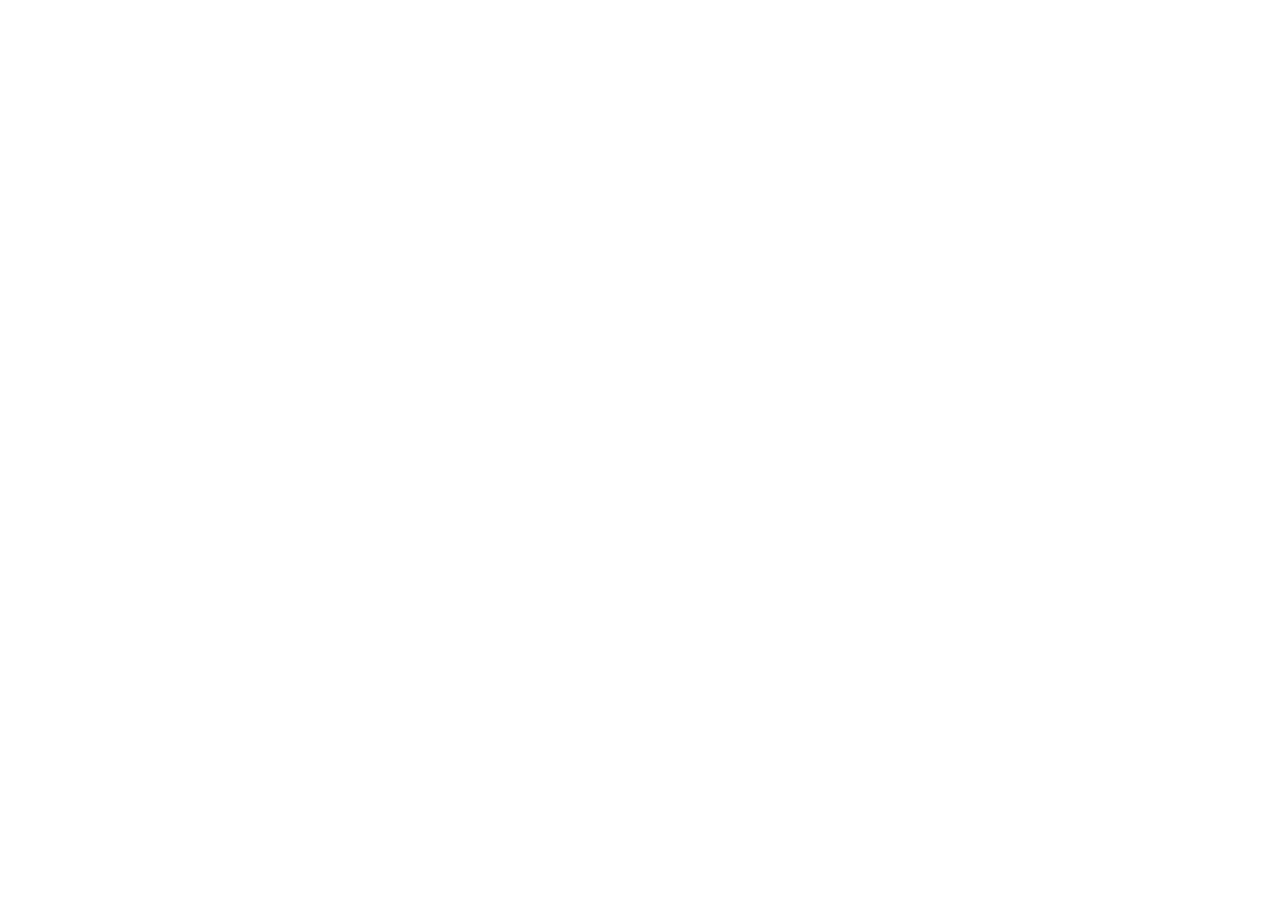
==== index.html @ aa27db33 "update index.html and index.css" ====
<!doctype html>
<html lang="en">
  <head>
    <meta charset="UTF-8" />
    <meta name="viewport" content="width=device-width, initial-scale=1.0" />
    <title>당신 근처의 당근</title>
    <link
      rel="icon"
      type="image/x-icon"
      href="https://d1unjqcospf8gs.cloudfront.net/favicon_rebrand.ico"
    />
    <link
      rel="stylesheet"
      href="https://cdnjs.cloudflare.com/ajax/libs/font-awesome/6.5.1/css/all.min.css"
      integrity="sha512-DTOQO9RWCH3ppGqcWaEA1BIZOC6xxalwEsw9c2QQeAIftl+Vegovlnee1c9QX4TctnWMn13TZye+giMm8e2LwA=="
      crossorigin="anonymous"
      referrerpolicy="no-referrer"
    />
    <link rel="stylesheet" type="text/css" href="./index.css" />
  </head>

  <body>
    <main>
      <header></header>
      <body></body>
      <footer></footer>
    </main>
  </body>
</html>
---- index.css ----
/* header css */

/* body css */

/* footer css */
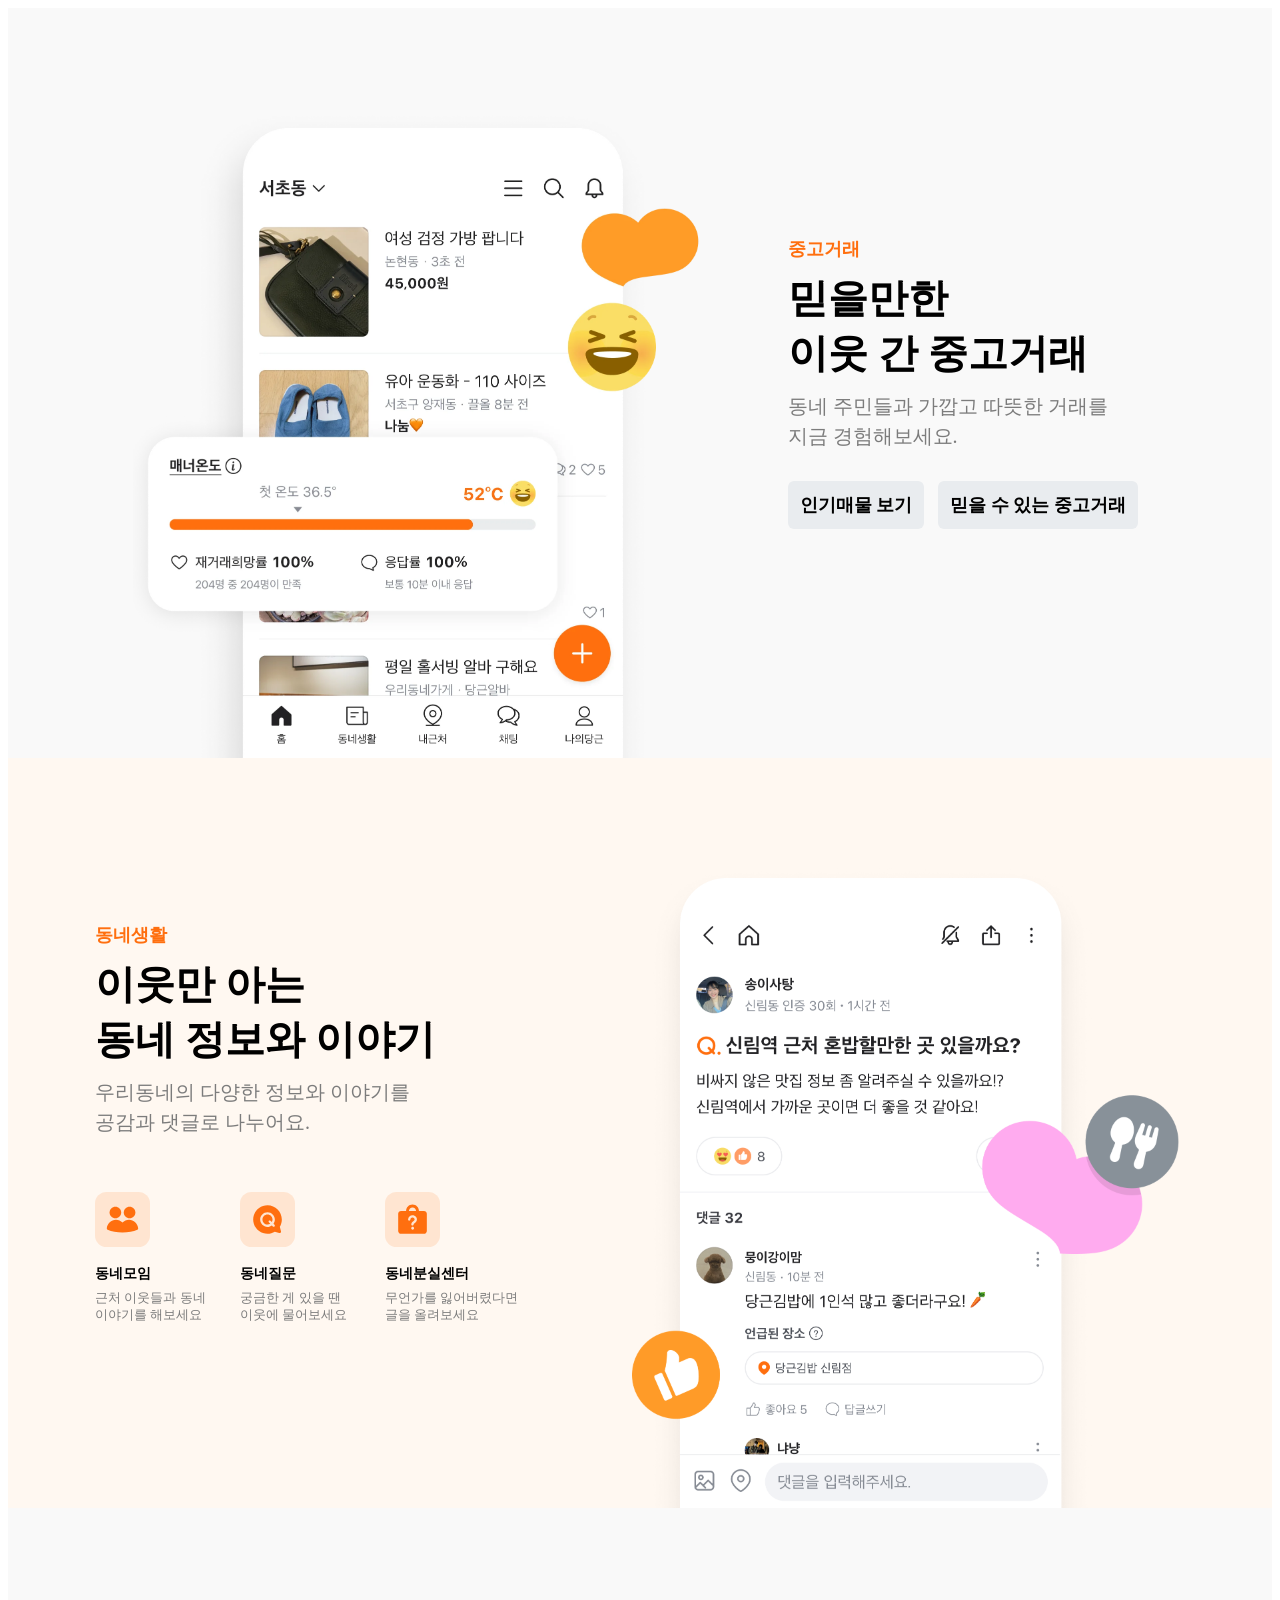
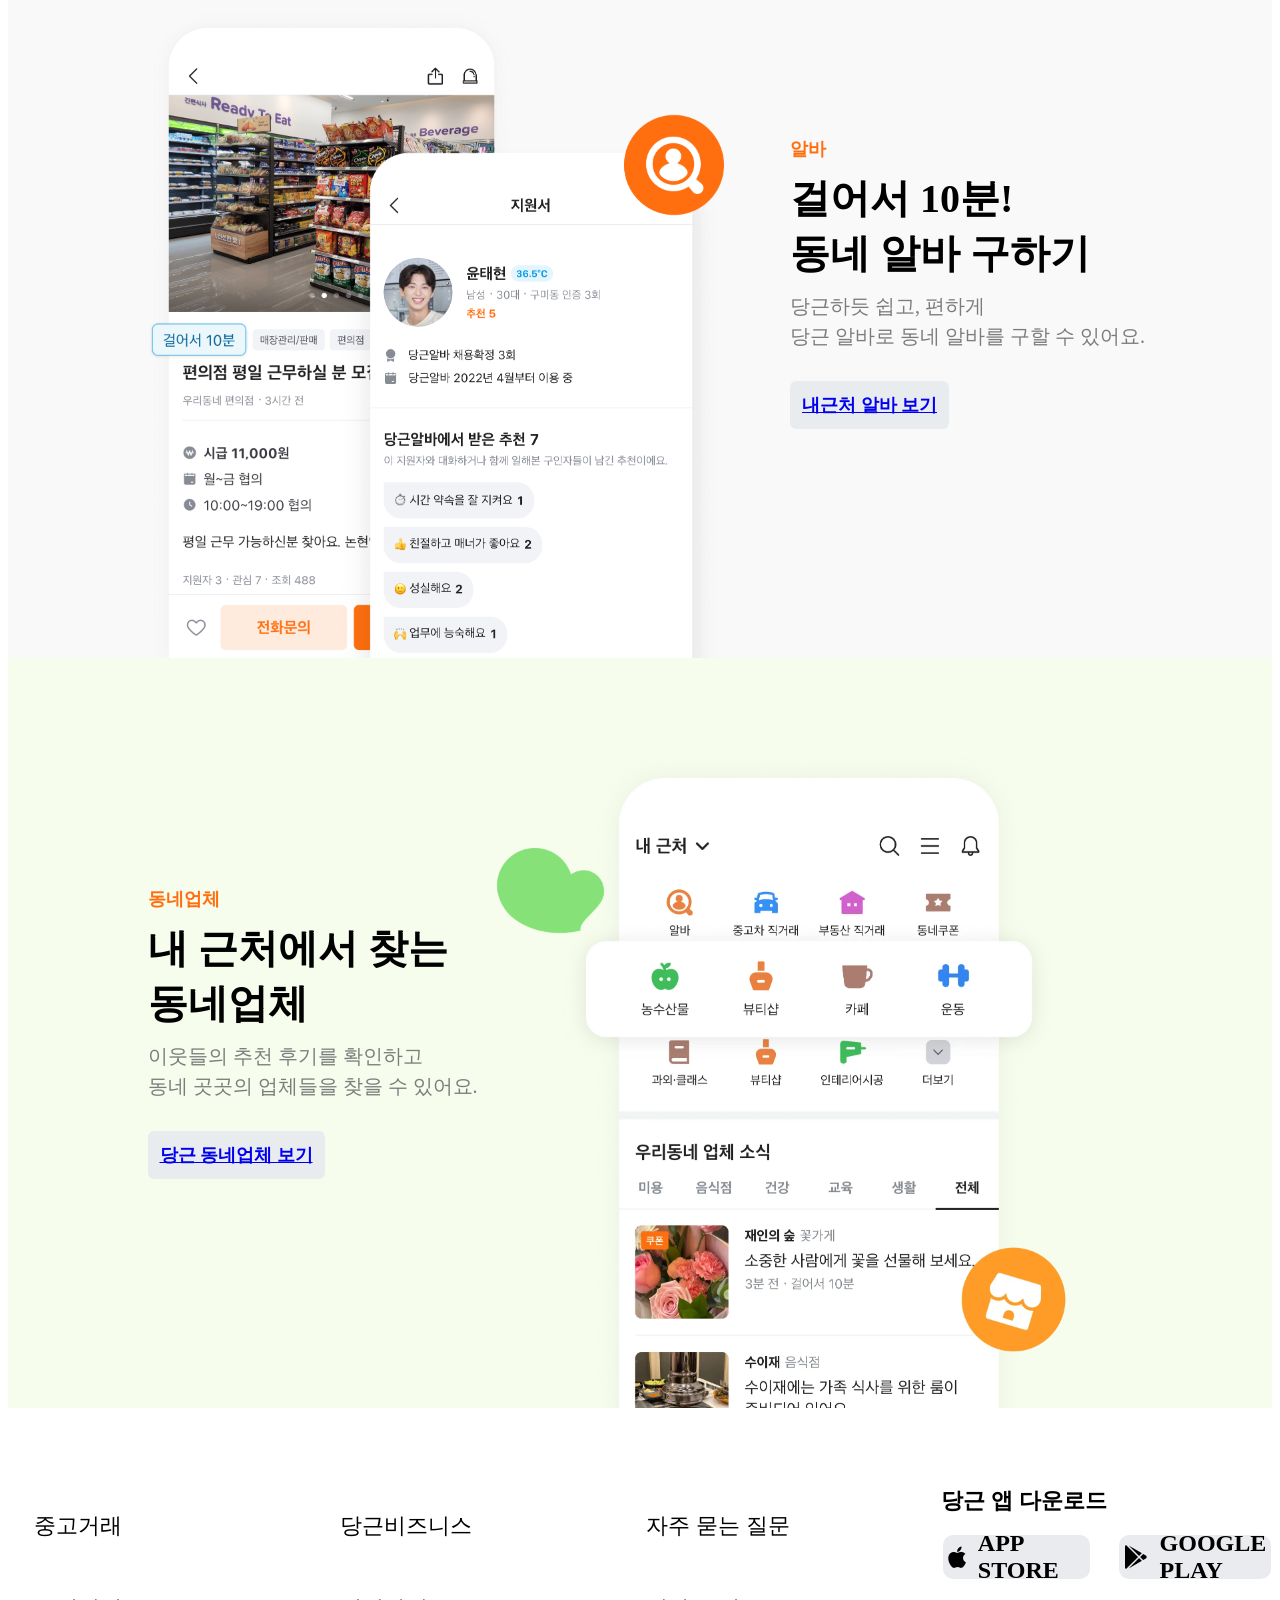
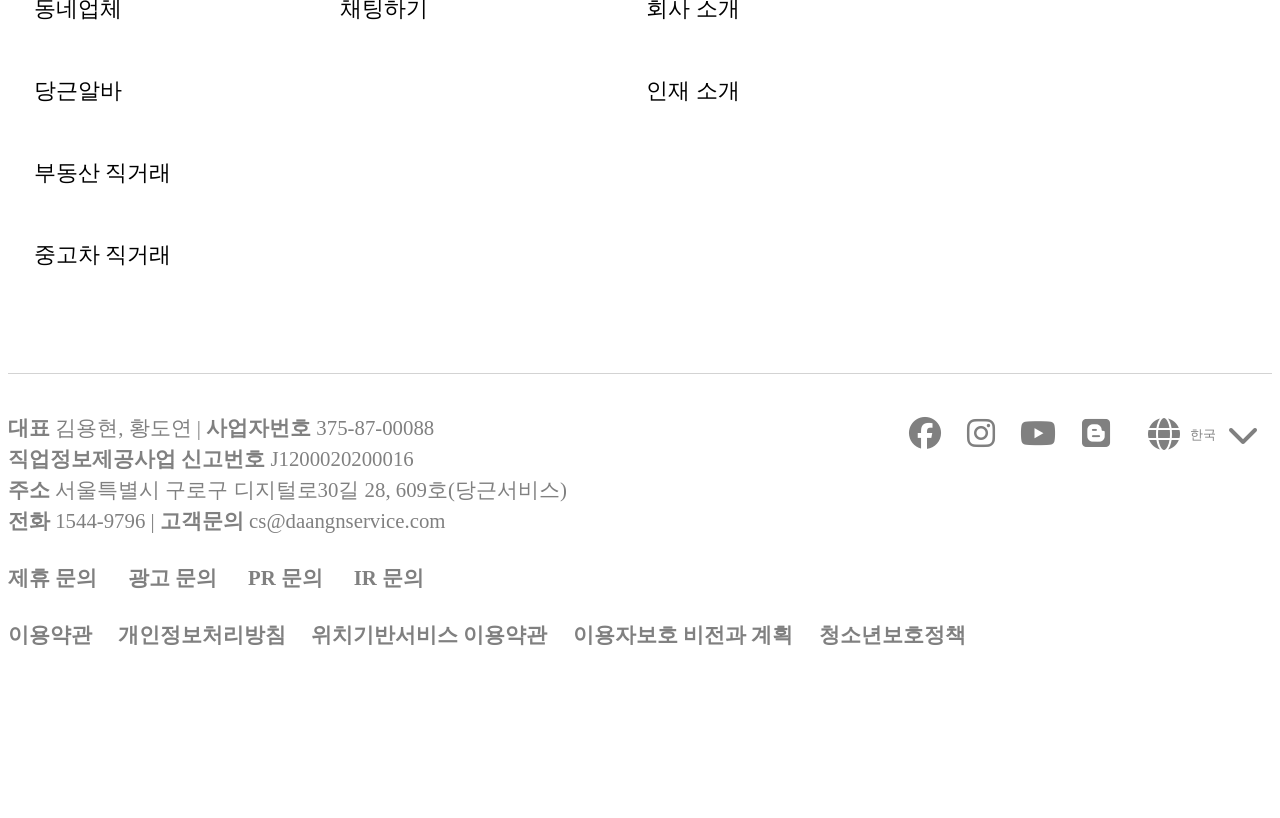
==== commit 5c88c8e3: "merge index.html and index.css, footer 레이아웃 수정 필요" ====
--- a/index.html
+++ b/index.html
@@ -22,8 +22,374 @@
   <body>
     <main>
       <header></header>
-      <body></body>
-      <footer></footer>
+      <main>
+        <section class="body_main_section" style="background-color: #f9f9f9">
+          <div class="body_home_main_section">
+            <div class="body_main_image">
+              <img
+                class="body_main_image"
+                src="./images/main_image_1.webp"
+                alt="중고거래 사진"
+              />
+            </div>
+            <div>
+              <p class="body_service_title">중고거래</p>
+              <h1 class="body_main_title">
+                믿을만한
+                <br />
+                이웃 간 중고거래
+              </h1>
+              <p class="body_service_comment">
+                동네 주민들과 가깝고 따뜻한 거래를
+                <br />
+                지금 경험해보세요.
+              </p>
+              <div class="body_main_buttons">
+                <a class="body_main_button">인기매물 보기 </a>
+                <a class="body_main_button">믿을 수 있는 중고거래 </a>
+              </div>
+            </div>
+          </div>
+        </section>
+
+        <section class="body_main_section" style="background-color: #fff8f1">
+          <div class="body_home_main_section body_main_reverse">
+            <div class="body_main_image">
+              <img
+                class="body_main_image"
+                src="./images/main_image_2.webp"
+                alt="동네생활 사진"
+              />
+            </div>
+            <div>
+              <p class="body_service_title">동네생활</p>
+              <h1 class="body_main_title">
+                이웃만 아는
+                <br />
+                동네 정보와 이야기
+              </h1>
+              <p class="body_service_comment">
+                우리동네의 다양한 정보와 이야기를
+                <br />
+                공감과 댓글로 나누어요.
+              </p>
+              <ul class="body_main_story_list">
+                <li class="body_main_story_list_item">
+                  <div class="body_story_list_image">
+                    <img
+                      class="body_story_list_image"
+                      src="./images/b_list_image_1.svg"
+                      alt="동네모임"
+                    />
+                  </div>
+                  <div class="body_story_title">동네모임</div>
+                  <div class="body_story_comment">
+                    근처 이웃들과 동네
+                    <br />
+                    이야기를 해보세요
+                  </div>
+                </li>
+
+                <li class="body_main_story_list_item">
+                  <div class="body_story_list_image">
+                    <img
+                      class="body_story_list_image"
+                      src="./images/b_list_image_2.svg"
+                      alt="동네모임"
+                    />
+                  </div>
+                  <div class="body_story_title">동네질문</div>
+                  <div class="body_story_comment">
+                    궁금한 게 있을 땐
+                    <br />
+                    이웃에 물어보세요
+                  </div>
+                </li>
+
+                <li class="body_main_story_list_item">
+                  <div class="body_story_list_image">
+                    <img
+                      class="body_story_list_image"
+                      src="./images/b_list_image_3.svg"
+                      alt="동네모임"
+                    />
+                  </div>
+                  <div class="body_story_title">동네분실센터</div>
+                  <div class="body_story_comment">
+                    무언가를 잃어버렸다면
+                    <br />
+                    글을 올려보세요
+                  </div>
+                </li>
+              </ul>
+            </div>
+          </div>
+        </section>
+
+        <section class="body_main_section" style="background-color: #f9f9f9">
+          <div class="body_home_main_section">
+            <div class="body_main_image">
+              <img
+                class="body_main_image"
+                src="./images/main_image_3.webp"
+                alt="알바 사진"
+              />
+            </div>
+            <div>
+              <p class="body_service_title">알바</p>
+              <h1 class="body_main_title">
+                걸어서 10분!
+                <br />
+                동네 알바 구하기
+              </h1>
+              <p class="body_service_comment">
+                당근하듯 쉽고, 편하게
+                <br />
+                당근 알바로 동네 알바를 구할 수 있어요.
+              </p>
+              <div class="body_main_buttons">
+                <a
+                  class="body_main_button"
+                  href="https://www.daangn.com/kr/jobs/about/"
+                  >내근처 알바 보기</a
+                >
+              </div>
+            </div>
+          </div>
+        </section>
+
+        <section class="body_main_section" style="background-color: #f6fdec">
+          <div class="body_home_main_section body_main_reverse">
+            <div class="body_main_image">
+              <img
+                class="body_main_image"
+                src="./images/main_image_4.webp"
+                alt="동네업체 사진"
+              />
+            </div>
+            <div>
+              <p class="body_service_title">동네업체</p>
+              <h1 class="body_main_title">
+                내 근처에서 찾는
+                <br />
+                동네업체
+              </h1>
+              <p class="body_service_comment">
+                이웃들의 추천 후기를 확인하고
+                <br />
+                동네 곳곳의 업체들을 찾을 수 있어요.
+              </p>
+              <div class="body_main_buttons">
+                <a
+                  class="body_main_button"
+                  href="https://www.daangn.com/kr/local-profile/s/?in=%EC%9D%B8%ED%97%8C%EB%8F%99-349"
+                  >당근 동네업체 보기</a
+                >
+              </div>
+            </div>
+          </div>
+        </section>
+      </main>
+      <footer id="footer_root">
+        <div class="footer_body">
+          <section class="footer_section1">
+            <section class="footer_download">
+              <div class="footer_download_text">당근 앱 다운로드</div>
+              <div class="footer_download_buttons">
+                <a
+                  class="footer_download_button"
+                  target="_blank"
+                  href="https://daangn.onelink.me/oWdR/duyc3blt?afdp=karrot://open?from=website&deep_link_value=karrot://open?from=website"
+                >
+                  <div>
+                    <i class="fa-brands fa-apple"></i>&nbsp;&nbsp;
+                    <span>APP STORE</span>
+                  </div>
+                </a>
+                <a
+                  class="footer_download_button ml"
+                  target="_blank"
+                  href="https://daangn.onelink.me/oWdR/duyc3blt?afdp=karrot://open?from=website&deep_link_value=karrot://open?from=website"
+                >
+                  <div>
+                    <i class="fa-brands fa-google-play"></i>&nbsp;&nbsp;
+                    <span>GOOGLE PLAY</span>
+                  </div>
+                </a>
+              </div>
+            </section>
+            <nav class="footer_menus">
+              <ul class="footer_menus_row">
+                <li class="footer_menus_item">
+                  <a target="_blank" href="https://www.daangn.com/fleamarket/"
+                    >중고거래</a
+                  >
+                </li>
+                <li class="footer_menus_item">
+                  <a
+                    target="_blank"
+                    href="https://www.daangn.com/kr/nearby-stores/"
+                    >동네업체</a
+                  >
+                </li>
+                <li class="footer_menus_item">
+                  <a target="_blank" href="https://www.daangn.com/kr/jobs/"
+                    >당근알바</a
+                  >
+                </li>
+                <li class="footer_menus_item">
+                  <a target="_blank" href="https://www.daangn.com/kr/realty/"
+                    >부동산 직거래</a
+                  >
+                </li>
+                <li class="footer_menus_item">
+                  <a target="_blank" href="https://www.daangn.com/kr/car/"
+                    >중고차 직거래</a
+                  >
+                </li>
+              </ul>
+              <ul class="footer_menus_row">
+                <li class="footer_menus_item">
+                  <a target="_blank" href="https://business.daangn.com"
+                    >당근비즈니스</a
+                  >
+                </li>
+                <li class="footer_menus_item">
+                  <a target="_blank" href="https://chat.daangn.com/onboarding"
+                    >채팅하기</a
+                  >
+                </li>
+              </ul>
+              <ul class="footer_menus_row">
+                <li class="footer_menus_item">
+                  <a
+                    target="_blank"
+                    href="https://cs.kr.karrotmarket.com/wv/faqs"
+                    >자주 묻는 질문</a
+                  >
+                </li>
+                <li class="footer_menus_item">
+                  <a target="_blank" href="https://about.daangn.com"
+                    >회사 소개</a
+                  >
+                </li>
+                <li class="footer_menus_item">
+                  <a target="_blank" href="https://about.daangn.com/jobs"
+                    >인재 소개</a
+                  >
+                </li>
+              </ul>
+            </nav>
+          </section>
+          <section class="footer_section2">
+            <section class="footer_info">
+              <section class="footer_detailed">
+                <div>
+                  <span
+                    ><b>대표</b> 김용현, 황도연 |
+                    <b>사업자번호</b> 375-87-00088</span
+                  >
+                </div>
+                <div>
+                  <span><b>직업정보제공사업 신고번호</b> J1200020200016</span>
+                </div>
+                <div>
+                  <span
+                    ><b>주소</b> 서울특별시 구로구 디지털로30길 28,
+                    609호(당근서비스)</span
+                  >
+                </div>
+                <div>
+                  <span
+                    ><b>전화</b> 1544-9796 |
+                    <b>고객문의</b> cs@daangnservice.com</span
+                  >
+                </div>
+              </section>
+              <section class="footer_requests">
+                <a target="_blank" href="mailto:contact@daangn.com"
+                  >제휴 문의</a
+                >
+                <a target="_blank" href="mailto:ad@daangn.com">광고 문의</a>
+                <a target="_blank" href="mailto:pr@daangn.com">PR 문의</a>
+                <a target="_blank" href="mailto:ir@daangn.com">IR 문의</a>
+              </section>
+            </section>
+            <section class="footer_icons">
+              <a
+                class="footer_icon"
+                target="_blank"
+                aria-label="facebook"
+                href="https://www.facebook.com/daangn"
+              >
+                <i class="fa-brands fa-facebook"></i>
+              </a>
+              <a
+                class="footer_icon"
+                target="_blank"
+                aria-label="instagram"
+                href="https://www.instagram.com/daangnmarket/"
+              >
+                <i class="fa-brands fa-instagram"></i>
+              </a>
+              <a
+                class="footer_icon"
+                target="_blank"
+                aria-label="youtube"
+                href="https://www.youtube.com/channel/UC8tsBsQBuF7QybxgLmStihA"
+              >
+                <i class="fa-brands fa-youtube"></i>
+              </a>
+              <a
+                class="footer_icon"
+                target="_blank"
+                aria-label="blog"
+                href="https://blog.naver.com/daangn"
+              >
+                <i class="fa-brands fa-blogger"></i>
+              </a>
+              <div class="footer_language">
+                <i class="fa-solid fa-globe"></i>
+                <select>
+                  <option value="kr" selected>한국</option>
+                  <option value="https://uk.karrotmarket.com">영국</option>
+                  <option value="https://ca.karrotmarket.com">캐나다</option>
+                  <option value="https://us.karrotmarket.com">미국</option>
+                  <option value="https://jp.karrotmarket.com">일본</option>
+                </select>
+                <i class="fa-solid fa-chevron-down"></i>
+              </div>
+            </section>
+            <section class="footer_rules">
+              <div class="footer_rule">
+                <a target="_blank" href="https://www.daangn.com/policy/terms"
+                  >이용약관</a
+                >
+              </div>
+              <div class="footer_rule">
+                <a target="_blank" href="https://privacy.daangn.com/"
+                  >개인정보처리방침</a
+                >
+              </div>
+              <div class="footer_rule">
+                <a target="_blank" href="https://www.daangn.com/policy/location"
+                  >위치기반서비스 이용약관</a
+                >
+              </div>
+              <div class="footer_rule">
+                <a target="_blank" href="https://www.daangn.com/wv/faqs/3994"
+                  >이용자보호 비전과 계획</a
+                >
+              </div>
+              <div class="footer_rule">
+                <a target="_blank" href="https://www.daangn.com/wv/faqs/9010"
+                  >청소년보호정책</a
+                >
+              </div>
+            </section>
+          </section>
+        </div>
+      </footer>
     </main>
   </body>
 </html>
--- a/index.css
+++ b/index.css
@@ -2,4 +2,262 @@
 
 /* body css */
 
+/* body section */
+.body_main_section {
+  background-color: #f9f9f9;
+}
+
+.body_main_image {
+  width: 655px;
+  height: 750px;
+}
+
+.body_main_title {
+  font-size: 40px;
+  line-height: 55px;
+  margin: 10px 0px;
+}
+
+/*reference*/
+
+.body_home_main_section {
+  width: 100%;
+  justify-content: center;
+  align-items: center;
+  display: flex;
+}
+
+.body_service_title {
+  color: #ff6f0f;
+  font-size: 18px;
+  font-weight: 800;
+  margin: 0;
+}
+
+.body_service_comment {
+  color: #7c7c7c;
+  font-size: 20px;
+  line-height: 30px;
+  margin: 0;
+}
+
+.body_main_buttons {
+  margin-top: 30px;
+}
+
+.body_main_button {
+  font-size: 18px;
+  line-height: 24px;
+  font-weight: 700;
+  background-color: #e9ecef;
+  border-radius: 6px;
+  padding: 12px;
+  display: inline-block;
+  margin-right: 10px;
+  cursor: pointer;
+}
+
+.body_main_button:hover {
+  background-color: gainsboro;
+}
+
+.body_main_reverse {
+  flex-direction: row-reverse;
+}
+
+.body_main_story_list {
+  margin-top: 50px;
+  display: flex;
+  list-style-type: none;
+  justify-content: space-between;
+  padding: 0px;
+}
+
+.body_main_story_list_item {
+  margin-right: 5px;
+  margin-left: 0px;
+  width: 140px;
+}
+
+ul li {
+  margin: 5px;
+}
+
+.body_story_list_image {
+  width: 55px;
+}
+
+.body_story_title {
+  margin: 12px 0px 5px 0px;
+  font-size: 14px;
+  line-height: 1.5;
+  font-weight: bold;
+}
+
+.body_story_comment {
+  font-weight: 400;
+  font-size: 13px;
+  color: #7c7c7c;
+  line-height: 17px;
+}
+
 /* footer css */
+.footer_section1 {
+  padding: 4.8rem 0;
+  display: block;
+}
+.footer_menus {
+  display: flex;
+  max-width: 76.8rem;
+  font-size: 1.4rem;
+}
+.footer_menus_row {
+  display: flex;
+  flex-direction: column;
+  padding-inline-start: 0;
+  margin-block-start: 0;
+  margin-block-end: 0;
+  width: 33%;
+  list-style-type: disc;
+}
+.footer_menus_item:not(:last-child) {
+  margin-bottom: 1.6rem;
+}
+.footer_menus_item {
+  width: fit-content;
+  list-style: none;
+  margin: 1.6rem;
+}
+.footer_menus_item a {
+  text-decoration: none;
+  outline: 0;
+  color: black;
+}
+.footer_menus_item a:hover {
+  text-decoration: underline;
+}
+.footer_download {
+  float: right;
+  margin-bottom: 0;
+  display: flex;
+  flex-direction: column;
+}
+.footer_download_text {
+  line-height: 1.4;
+  font-size: 1.4rem;
+  font-weight: 700;
+  padding-left: 5px;
+}
+.footer_download_buttons {
+  display: flex;
+}
+.footer_download_button {
+  display: block;
+  margin-top: 0.8rem;
+  text-decoration: none;
+  outline: 0;
+  display: flex;
+  color: black;
+  font-weight: 700;
+  font-size: 1.5rem;
+  padding: 0.4rem;
+  width: 147px;
+  height: 44px;
+}
+.ml {
+  margin-left: 1rem;
+}
+.footer_download_button div {
+  width: 100%;
+  padding: 5px;
+  border-radius: 10px;
+  background-color: #eaebee;
+  display: flex;
+  align-items: center;
+  justify-content: center;
+}
+
+/* footer section 2 */
+.footer_section2 {
+  border-top: 1px solid lightgray;
+  padding: 2.4rem 0 10rem;
+  position: relative;
+}
+.footer_info {
+  color: gray;
+  font-size: 1.3rem;
+}
+.footer_detailed {
+  line-height: 1.5;
+  margin-bottom: 1.6rem;
+}
+.footer_requests {
+  margin-bottom: 1.6rem;
+  display: block;
+}
+.footer_requests a {
+  margin-right: 1.6rem;
+  line-height: 1.5;
+  text-decoration: none;
+  outline: 0;
+  font-weight: 700;
+  color: gray;
+}
+.footer_requests a:hover {
+  text-decoration: underline;
+}
+.footer_icons {
+  margin-top: 0;
+  grid-column: 3/4;
+  grid-row: 1/2;
+  display: flex;
+  align-items: center;
+  position: absolute;
+  top: 2rem;
+  right: 0;
+}
+.footer_icon {
+  margin-right: 1.6rem;
+  text-decoration: none;
+  outline: 0;
+  color: gray;
+  font-size: 2rem;
+}
+.footer_language {
+  color: gray;
+  font-size: 2rem;
+  display: flex;
+  padding: 0.8rem;
+  border-radius: 0.4rem;
+  cursor: pointer;
+}
+.footer_language select {
+  color: gray;
+  background-color: white;
+  border: none;
+  text-indent: 0.1rem;
+  cursor: pointer;
+  -webkit-appearance: none;
+  padding-left: 0.5rem;
+}
+.footer_rules {
+  flex-wrap: wrap;
+  display: flex;
+  grid-column: 1/4;
+  font-size: 1.3rem;
+}
+.footer_rule {
+  margin-right: 1.6rem;
+  line-height: 1.5;
+}
+.footer_rule a {
+  line-height: 1.5;
+  text-decoration: none;
+  outline: 0;
+  font-weight: 700;
+  white-space: nowrap;
+  color: gray;
+}
+.footer_rule a:hover {
+  text-decoration: underline;
+}
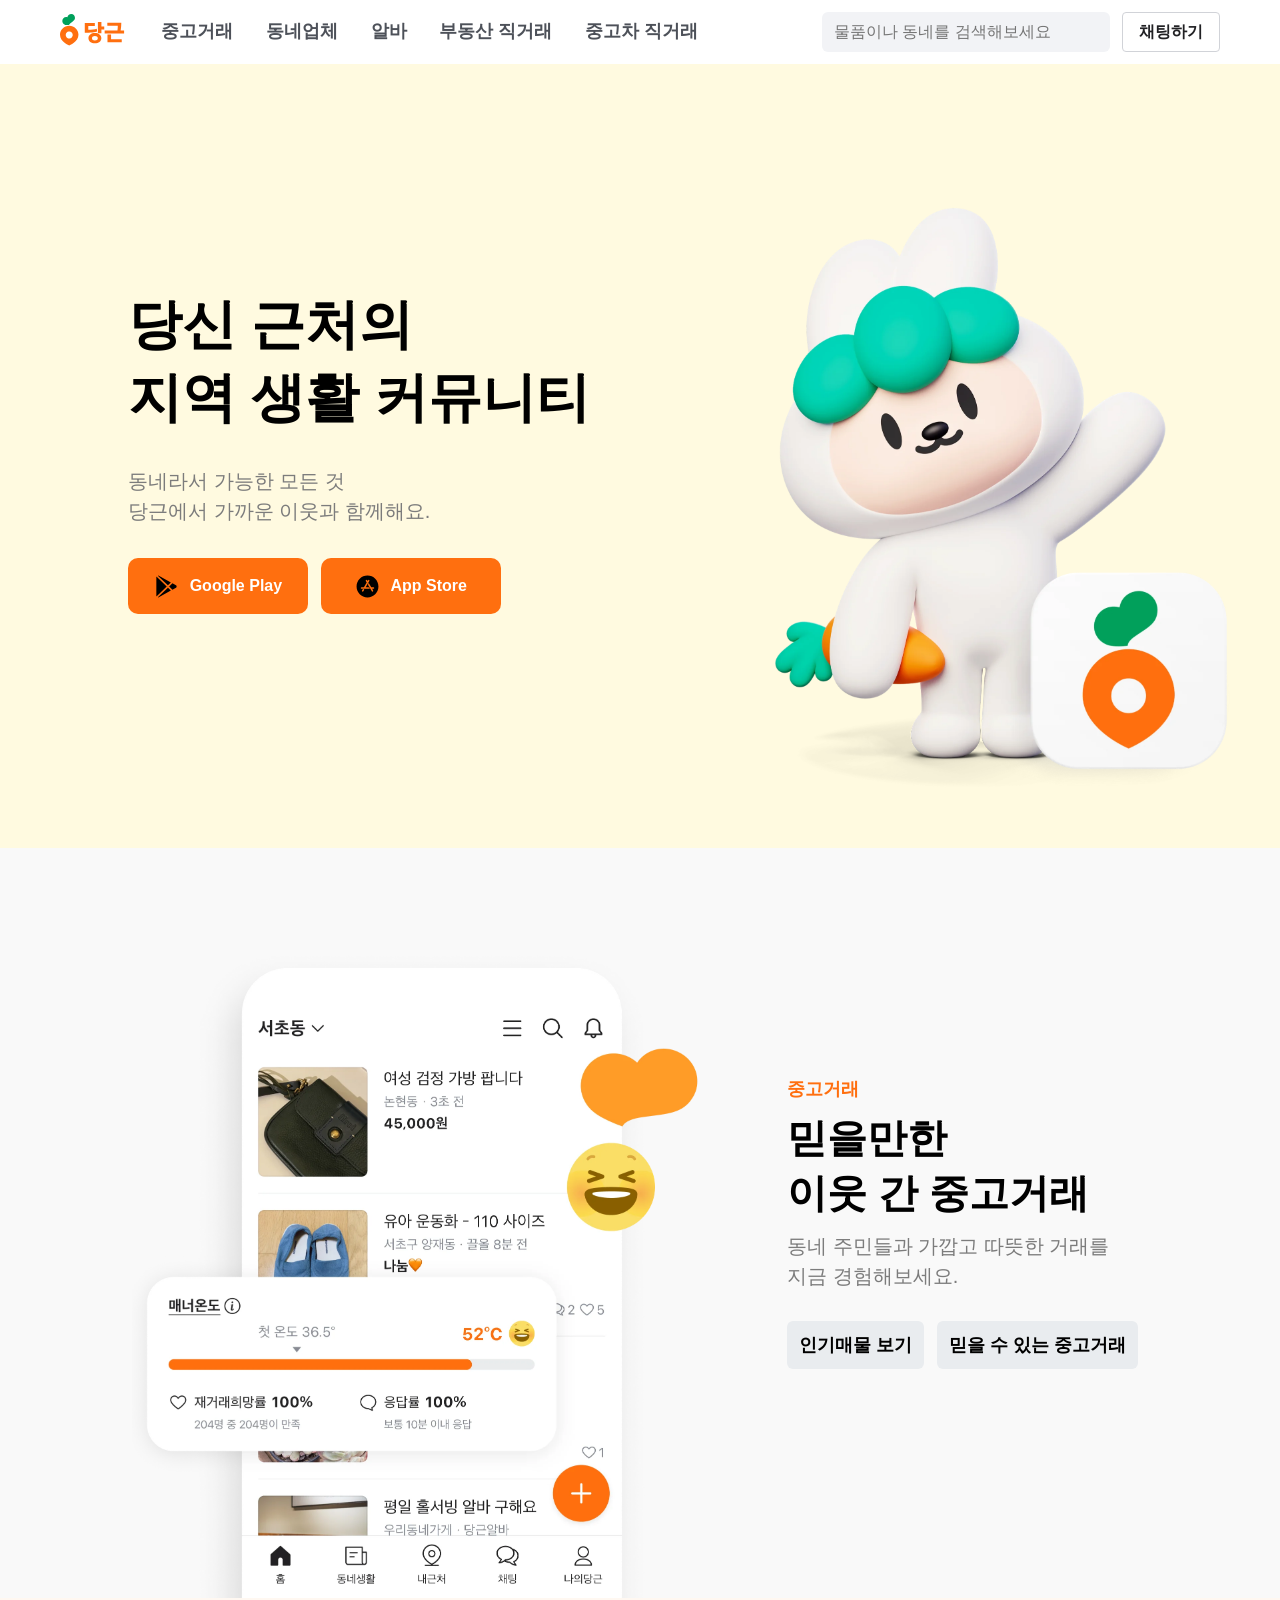
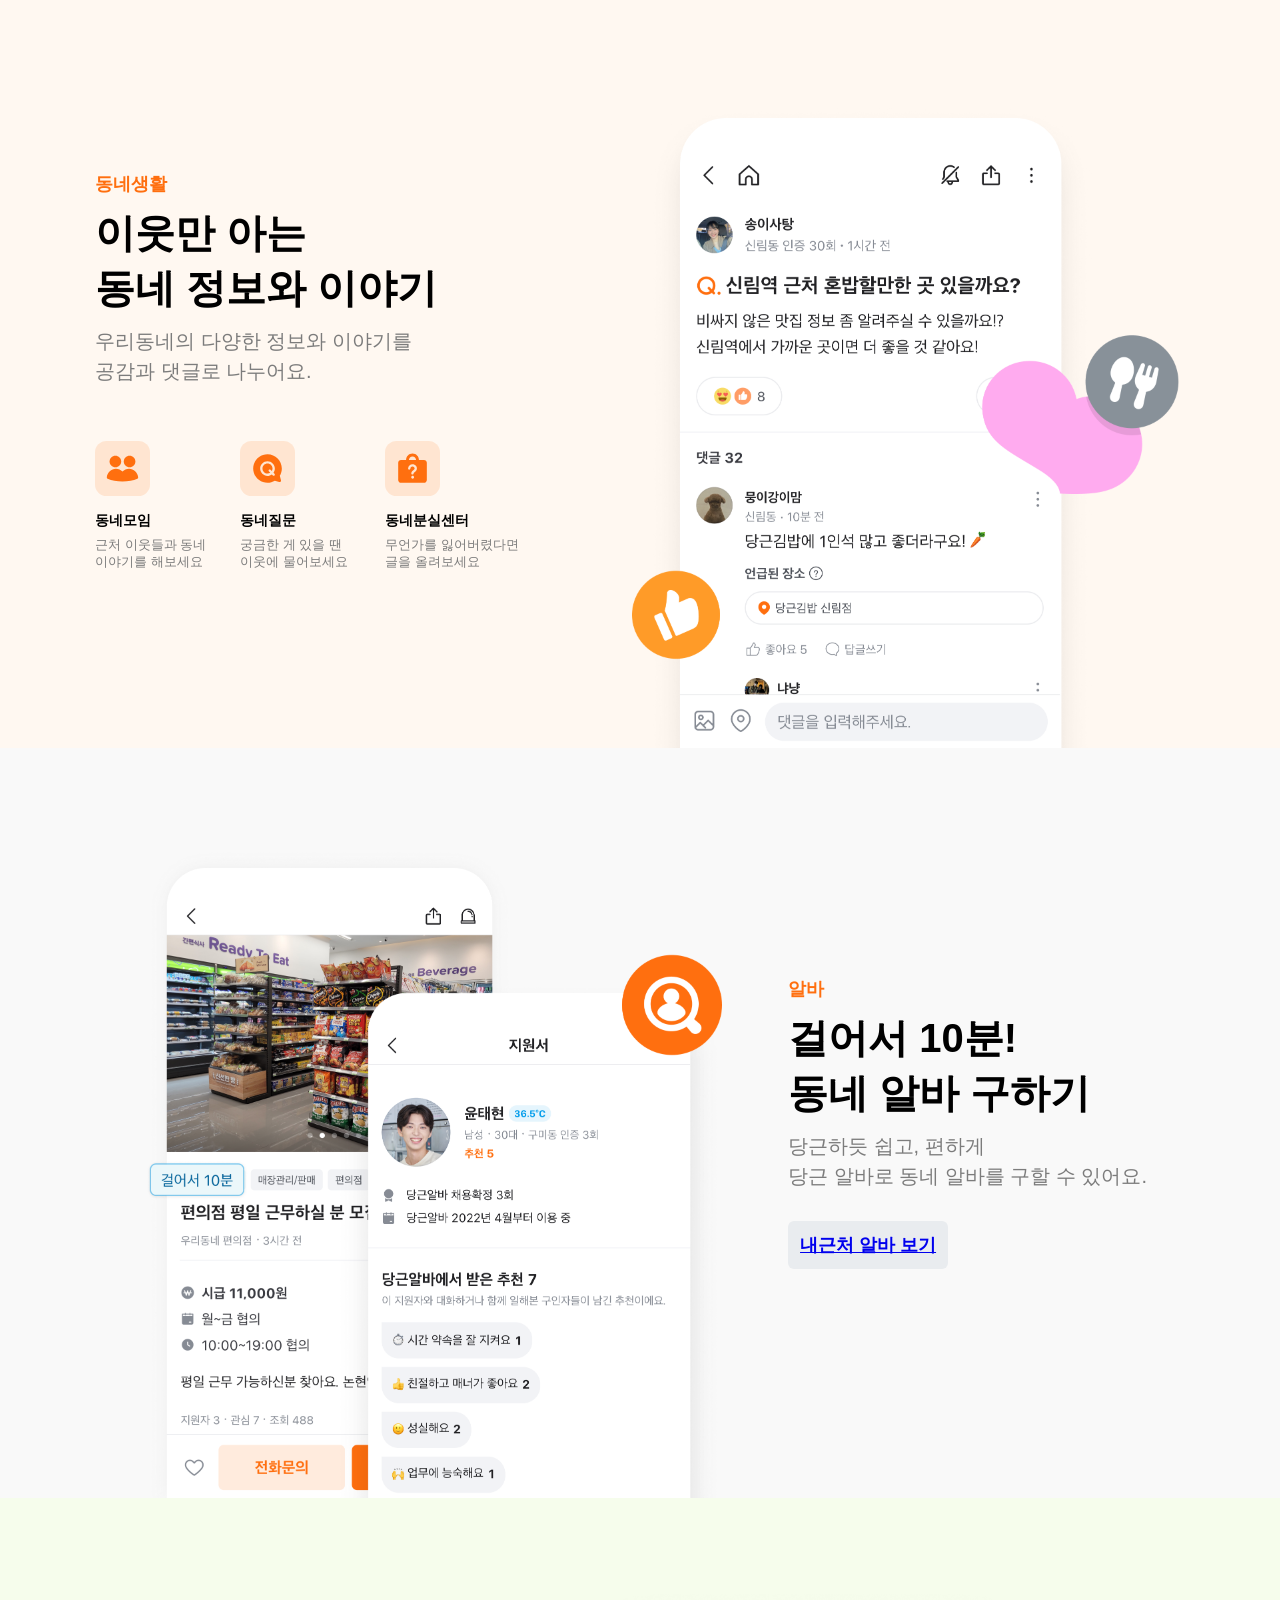
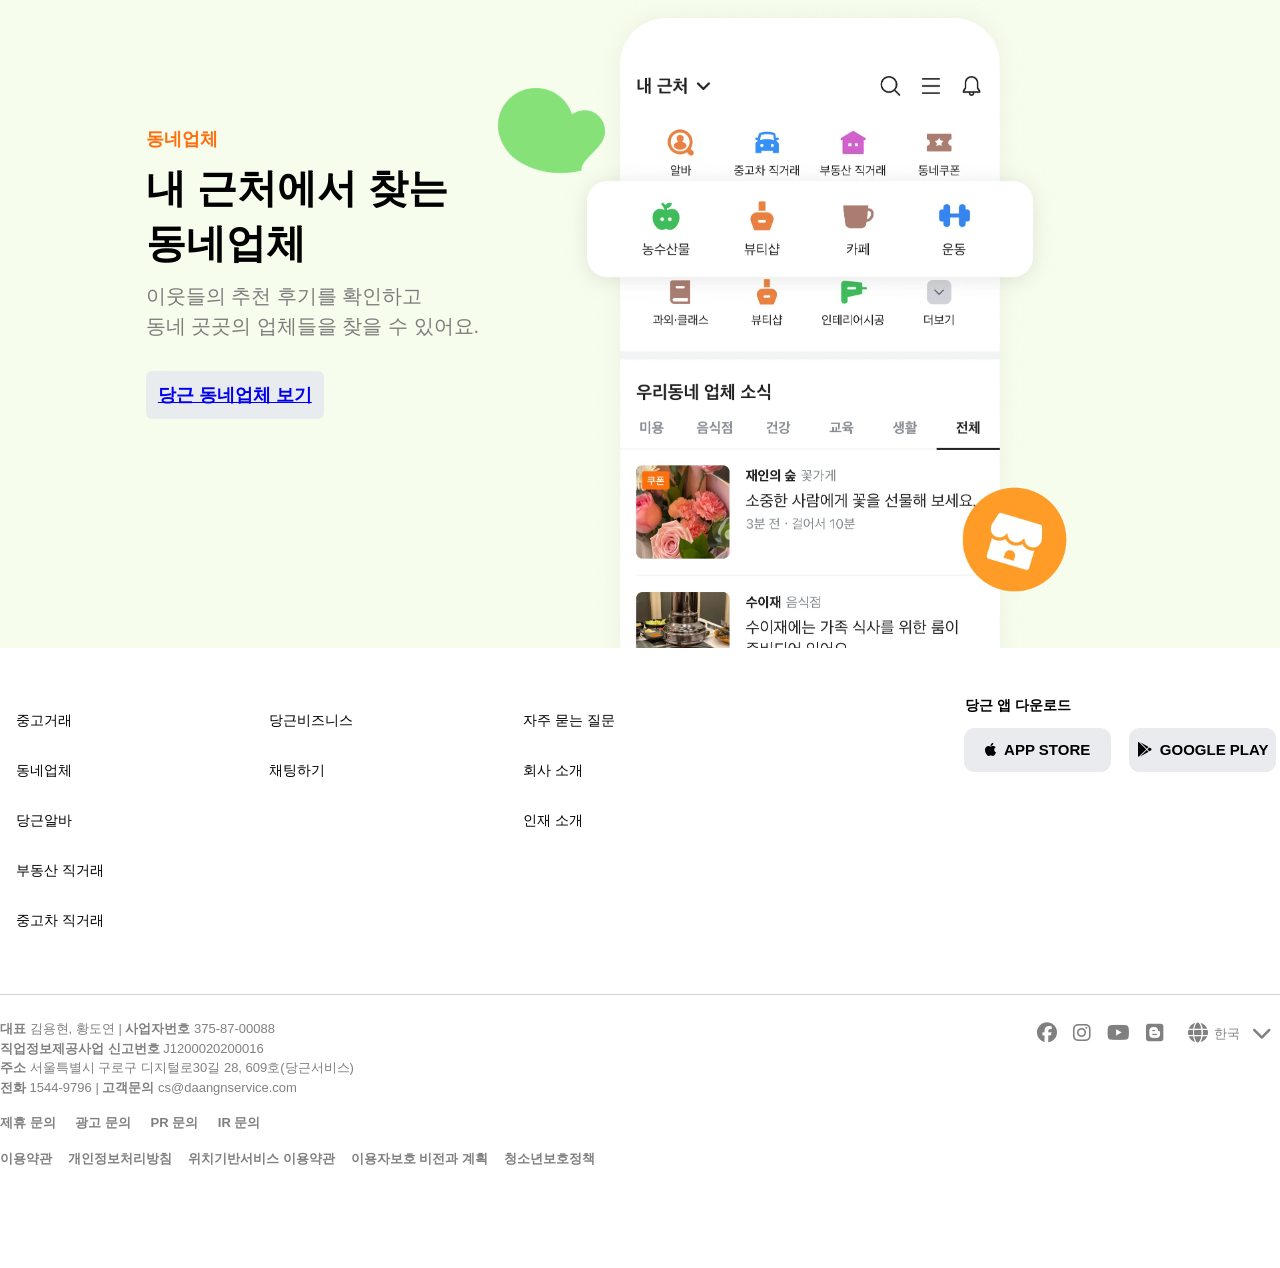
==== commit e265c8ba: "feat: 헤더 네비게이션 및 히어로 섹션 구현 당근마켓 스타일의 상단 네비게이션 바와 메인 히어로 섹션(타이틀, 설명, 앱스토어 버튼, 이미지)을 추가하고 관련 CSS 스타일 작" ====
--- a/index.html
+++ b/index.html
@@ -21,7 +21,138 @@
 
   <body>
     <main>
-      <header></header>
+      <header>
+        <!doctype html>
+        <html lang="en">
+          <head>
+            <meta charset="UTF-8" />
+            <meta
+              name="viewport"
+              content="width=device-width, initial-scale=1.0"
+            />
+            <title>당신 근처의 당근</title>
+            <link
+              rel="icon"
+              type="image/x-icon"
+              href="https://d1unjqcospf8gs.cloudfront.net/favicon_rebrand.ico"
+            />
+            <link
+              rel="stylesheet"
+              href="https://cdnjs.cloudflare.com/ajax/libs/font-awesome/6.5.1/css/all.min.css"
+              integrity="sha512-DTOQO9RWCH3ppGqcWaEA1BIZOC6xxalwEsw9c2QQeAIftl+Vegovlnee1c9QX4TctnWMn13TZye+giMm8e2LwA=="
+              crossorigin="anonymous"
+              referrerpolicy="no-referrer"
+            />
+            <link rel="stylesheet" href="carrot.css" />
+          </head>
+
+          <body>
+            <main class="main-container">
+              <header class="header">
+                <div class="header_line">
+                  <a class="header_logo" href="">
+                    <svg
+                      width="65"
+                      height="36"
+                      viewBox="0 0 65 36"
+                      fill="none"
+                      xmlns="http://www.w3.org/2000/svg"
+                    >
+                      <g clip-path="url(#clip0_47_13130)">
+                        <path
+                          d="M9.23186 11.6511C4.1335 11.6511 0 15.6932 0 20.7962C0 27.847 9.25838 31.5884 9.23186 31.5783C9.20661 31.5884 18.4637 27.847 18.4637 20.7962C18.4637 15.6969 14.3302 11.6511 9.23186 11.6511ZM9.23186 24.4985C8.54053 24.498 7.86486 24.2924 7.2903 23.9079C6.71573 23.5233 6.26807 22.977 6.00391 22.338C5.73975 21.6991 5.67096 20.9961 5.80623 20.318C5.9415 19.6399 6.27476 19.0171 6.76388 18.5285C7.25299 18.0398 7.87599 17.7072 8.55411 17.5726C9.23223 17.438 9.93502 17.5076 10.5736 17.7725C11.2122 18.0374 11.7579 18.4857 12.1418 19.0608C12.5256 19.6359 12.7304 20.3119 12.7301 21.0034C12.731 21.4632 12.6411 21.9187 12.4656 22.3437C12.2901 22.7687 12.0325 23.1549 11.7075 23.4802C11.3825 23.8055 10.9966 24.0634 10.5718 24.2392C10.1469 24.415 9.69161 24.5053 9.23186 24.5048V24.4985Z"
+                          fill="#FF6F0F"
+                        ></path>
+                        <path
+                          d="M11.3103 0C9.15573 0 7.6554 1.50565 7.41923 3.28415C4.54738 2.4909 2.29688 4.67359 2.29688 7.07354C2.29688 8.9114 3.55978 10.3956 5.24324 10.8781C6.60087 11.2659 9.04586 10.9766 9.04586 10.9766C9.03323 10.383 9.58007 9.73118 10.4237 9.13751C12.8232 7.44996 14.6999 6.65419 14.9891 4.35276C15.2922 1.94523 13.5052 0 11.3103 0Z"
+                          fill="#00A05B"
+                        ></path>
+                        <path
+                          d="M36.7873 14.8305C34.8374 15.4431 31.4616 15.769 28.2905 15.769V11.9114H34.8399V9.03906H24.7783V18.8208C30.2808 18.8208 35.0849 18.1576 37.1132 17.5298L36.7873 14.8305Z"
+                          fill="#FF6F0F"
+                        ></path>
+                        <path
+                          d="M41.4104 7.89453H37.9033V19.1402H41.4104V15.6148H44.2393V12.5467H41.4104V7.89453Z"
+                          fill="#FF6F0F"
+                        ></path>
+                        <path
+                          d="M34.8969 19.1138C31.1814 19.1138 28.4561 21.1613 28.4561 24.1663C28.4561 27.1713 31.1839 29.2188 34.8969 29.2188C38.6098 29.2188 41.3377 27.17 41.3377 24.1663C41.3377 21.1626 38.6124 19.1138 34.8969 19.1138ZM34.8969 26.4058C33.2223 26.4058 31.9657 25.6025 31.9657 24.1613C31.9657 22.72 33.2223 21.9179 34.8969 21.9179C36.5715 21.9179 37.8281 22.7213 37.8281 24.1613C37.8281 25.6012 36.5728 26.4058 34.8969 26.4058Z"
+                          fill="#FF6F0F"
+                        ></path>
+                        <path
+                          d="M51.0698 20.6055H47.4844V28.2133H61.735V25.202H51.0698V20.6055Z"
+                          fill="#FF6F0F"
+                        ></path>
+                        <path
+                          d="M61.2902 8.83301H47.3224V11.8443H57.7692C57.7692 12.5921 57.8046 14.3706 57.4623 16.3916H44.6514V19.5065H64.1002V16.3966H60.6347C61.0995 13.8426 61.2321 11.8519 61.2902 8.83301Z"
+                          fill="#FF6F0F"
+                        ></path>
+                      </g></svg
+                  ></a>
+                  <nav class="header_menu">
+                    <a class="carrot_list">중고거래</a>
+                    <a class="carrot_list">동네업체</a>
+                    <a class="carrot_list">알바</a>
+                    <a class="carrot_list">부동산 직거래</a>
+                    <a class="carrot_list">중고차 직거래</a>
+                  </nav>
+                  <form class="search_box">
+                    <input
+                      class="search"
+                      placeholder="물품이나 동네를 검색해보세요"
+                    />
+                  </form>
+                  <button type="button" id="chat_button">채팅하기</button>
+                </div>
+              </header>
+              <section id="header" class="header-container">
+                <div class="header-content">
+                  <div class="header-text-box">
+                    <h1 class="title" id="first-title">
+                      당신 근처의 <br />
+                      지역 생활 커뮤니티
+                    </h1>
+                    <p class="des" id="first-des">
+                      동네라서 가능한 모든 것 <br />
+                      당근에서 가까운 이웃과 함께해요.
+                    </p>
+                  </div>
+
+                  <div class="buttons">
+                    <a target="_blank" class="button" href="#">
+                      <img
+                        class="button-img"
+                        alt="Google Play"
+                        src="./images/playstore-logo.svg"
+                      />
+                      <span class="button-text">Google Play</span>
+                    </a>
+                    <a target="_blank" class="button" href="#">
+                      <img
+                        class="button-img"
+                        alt="App store"
+                        src="./images/appstore-logo.svg"
+                      />
+                      <span class="button-text">App Store</span>
+                    </a>
+                  </div>
+
+                  <div class="main-image-container">
+                    <img
+                      srcset="./images/image1__.webp"
+                      class="main-image-file"
+                      src="./images/image1__.png"
+                      alt="당근 메인 이미지"
+                    />
+                  </div>
+                </div>
+              </section>
+              <!--body-->
+              <script src="./carrot.js"></script>
+            </main>
+          </body>
+        </html>
+      </header>
       <main>
         <section class="body_main_section" style="background-color: #f9f9f9">
           <div class="body_home_main_section">
--- a/index.css
+++ b/index.css
@@ -1,7 +1,216 @@
+@font-face {
+  font-family: "Gilroy-Bold";
+  font-display: swap;
+  src: url(https://d1unjqcospf8gs.cloudfront.net/assets/Gilroy-Bold-76f01426d347c0a032cb7669f76f457dfe153f125b58f0ab76a71693796c6918.woff);
+}
+* {
+  margin: 0;
+  padding: 0;
+}
+html {
+  min-width: 980px;
+  height: 100%;
+  font-size: 62.5%;
+}
+
 /* header css */
+@font-face {
+  font-family: "Gilroy-Bold";
+  font-display: swap;
+  src: url(https://d1unjqcospf8gs.cloudfront.net/assets/Gilroy-Bold-76f01426d347c0a032cb7669f76f457dfe153f125b58f0ab76a71693796c6918.woff);
+}
+* {
+  margin: 0;
+  padding: 0;
+}
+html {
+  min-width: 980px;
+  height: 100%;
+  font-size: 62.5%;
+}
+
+body {
+  font-family:
+    -apple-system, BlinkMacSystemFont, "Segoe UI", Roboto, "Helvetica Neue",
+    Arial, "Noto Sans", sans-serif, "Apple Color Emoji", "Segoe UI Emoji",
+    "Segoe UI Symbol", "Noto Color Emoji";
+  min-height: calc(100% - 77px);
+  position: relative;
+  -moz-osx-font-smoothing: grayscale;
+  -webkit-font-smoothing: antialiased;
+}
+
+.header_line {
+  max-width: 120rem;
+  height: 6.4rem;
+  padding: 1.2rem 2rem;
+  box-sizing: border-box;
+  justify-content: space-between;
+  width: 100%;
+  margin: 0 auto;
+  position: relative;
+  display: flex;
+  align-items: center;
+}
+
+.header_logo {
+  display: inline-flex;
+  align-items: center;
+  margin-right: 3.6rem;
+}
+.header_items {
+  align-items: center;
+  display: flex;
+  width: 100%;
+  padding-top: 0;
+  padding-right: 4rem;
+  padding-bottom: 0;
+  padding-left: 0;
+}
+
+.header_menu {
+  align-items: center;
+  display: flex;
+  width: 100%;
+  padding-top: 0;
+  padding-right: 4rem;
+  padding-bottom: 0;
+  padding-left: 0;
+  display: inline-block;
+  list-style: none;
+  padding: 0;
+  margin: 0;
+}
+
+.carrot_list {
+  line-height: 1.32;
+  font-weight: 700;
+  font-size: 1.8rem;
+  color: #4d5159;
+  font-style: normal;
+  margin-right: 3rem;
+  text-decoration: none;
+  cursor: pointer;
+  -webkit-tap-highlight-color: transparent;
+}
+
+.search {
+  width: 28.8rem;
+  line-height: 1.36;
+  font-size: 1.6rem;
+  background-color: #f2f3f6;
+  box-sizing: border-box;
+  height: 4rem;
+  padding: 0.9rem 1.2rem;
+  border: none;
+  border-radius: 0.6rem;
+  color: #212124;
+  margin: 1.6rem 0;
+}
+
+#chat_button {
+  line-height: 1.3;
+  font-size: 1.6rem;
+  font-weight: 700;
+  display: block;
+  white-space: nowrap;
+  background-color: #ffffff;
+  color: #212124;
+  padding: 0.8rem 1.6rem;
+  min-height: 4rem;
+  margin: 1.6rem 0;
+  border-radius: 0.4rem;
+  border: 1px solid #d1d3d8;
+}
+
+.search_box {
+  display: block;
+  position: relative;
+  margin-right: 1.2rem;
+}
+
+#header {
+  background-color: #fffae0;
+  padding-top: 24px;
+}
+
+.header-content {
+  width: 1024px;
+  height: 760px;
+  margin: 0 auto;
+  position: relative;
+  background-color: #fffae0;
+}
+
+.title {
+  font-size: 54px;
+  font-weight: 700;
+  line-height: 73px;
+  padding-top: 200px;
+  margin-top: 0px;
+  margin-bottom: 2.2rem;
+  margin-right: 0;
+  margin-left: 0;
+}
+
+.des {
+  font-size: 20px;
+  font-weight: 400;
+  color: #7c7c7c;
+  line-height: 30px;
+  margin-top: 3.2rem;
+}
+
+.buttons {
+  margin-top: 17px;
+}
+
+.button {
+  width: 180px;
+  height: 56px;
+  border-radius: 10px;
+  background-color: #ff6f0f;
+  box-sizing: border-box;
+  text-decoration: none;
+  padding: 14px 2rem;
+  display: inline-block;
+  vertical-align: middle;
+  text-align: center;
+  margin-right: 1rem;
+  margin-top: 1.5rem;
+}
+
+.button-img {
+  fill: #fff;
+  vertical-align: middle;
+  display: inline-block;
+  width: 25px;
+}
+
+.button-text {
+  display: inline-block;
+  color: #fff;
+  font-size: 16px;
+  margin-left: 8px;
+  font-weight: 700;
+  vertical-align: middle;
+  line-height: 28px;
+}
+
+.main-image-container {
+  position: absolute;
+  right: -168px;
+  bottom: -2px;
+}
+
+.main-image-file {
+  width: 655px;
+  height: 800px;
+  background-repeat: no-repeat;
+  background-size: 804px 685px;
+}
 
 /* body css */
-
 /* body section */
 .body_main_section {
   background-color: #f9f9f9;
--- a/carrot.css
+++ b/carrot.css
@@ -0,0 +1,196 @@
+@font-face {
+  font-family: "Gilroy-Bold";
+  font-display: swap;
+  src: url(https://d1unjqcospf8gs.cloudfront.net/assets/Gilroy-Bold-76f01426d347c0a032cb7669f76f457dfe153f125b58f0ab76a71693796c6918.woff);
+}
+* {
+  margin: 0;
+  padding: 0;
+}
+html {
+  min-width: 980px;
+  height: 100%;
+  font-size: 62.5%;
+}
+
+body {
+  font-family:
+    -apple-system, BlinkMacSystemFont, "Segoe UI", Roboto, "Helvetica Neue",
+    Arial, "Noto Sans", sans-serif, "Apple Color Emoji", "Segoe UI Emoji",
+    "Segoe UI Symbol", "Noto Color Emoji";
+  min-height: calc(100% - 77px);
+  position: relative;
+  -moz-osx-font-smoothing: grayscale;
+  -webkit-font-smoothing: antialiased;
+}
+
+.header_line {
+  max-width: 120rem;
+  height: 6.4rem;
+  padding: 1.2rem 2rem;
+  box-sizing: border-box;
+  justify-content: space-between;
+  width: 100%;
+  margin: 0 auto;
+  position: relative;
+  display: flex;
+  align-items: center;
+}
+
+.header_logo {
+  display: inline-flex;
+  align-items: center;
+  margin-right: 3.6rem;
+}
+.header_items {
+  align-items: center;
+  display: flex;
+  width: 100%;
+  padding-top: 0;
+  padding-right: 4rem;
+  padding-bottom: 0;
+  padding-left: 0;
+}
+
+.header_menu {
+  align-items: center;
+  display: flex;
+  width: 100%;
+  padding-top: 0;
+  padding-right: 4rem;
+  padding-bottom: 0;
+  padding-left: 0;
+  display: inline-block;
+  list-style: none;
+  padding: 0;
+  margin: 0;
+}
+
+.carrot_list {
+  line-height: 1.32;
+  font-weight: 700;
+  font-size: 1.8rem;
+  color: #4d5159;
+  font-style: normal;
+  margin-right: 3rem;
+  text-decoration: none;
+  cursor: pointer;
+  -webkit-tap-highlight-color: transparent;
+}
+
+.search {
+  width: 28.8rem;
+  line-height: 1.36;
+  font-size: 1.6rem;
+  background-color: #f2f3f6;
+  box-sizing: border-box;
+  height: 4rem;
+  padding: 0.9rem 1.2rem;
+  border: none;
+  border-radius: 0.6rem;
+  color: #212124;
+  margin: 1.6rem 0;
+}
+
+#chat_button {
+  line-height: 1.3;
+  font-size: 1.6rem;
+  font-weight: 700;
+  display: block;
+  white-space: nowrap;
+  background-color: #ffffff;
+  color: #212124;
+  padding: 0.8rem 1.6rem;
+  min-height: 4rem;
+  margin: 1.6rem 0;
+  border-radius: 0.4rem;
+  border: 1px solid #d1d3d8;
+}
+
+.search_box {
+  display: block;
+  position: relative;
+  margin-right: 1.2rem;
+}
+
+#header {
+  background-color: #fffae0;
+  padding-top: 24px;
+}
+
+.header-content {
+  width: 1024px;
+  height: 760px;
+  margin: 0 auto;
+  position: relative;
+  background-color: #fffae0;
+}
+
+.title {
+  font-size: 54px;
+  font-weight: 700;
+  line-height: 73px;
+  padding-top: 200px; 
+  margin-top: 0px;
+  margin-bottom: 2.2rem;
+  margin-right: 0;
+  margin-left: 0;
+}
+
+.des {
+  font-size: 20px;
+  font-weight: 400;
+  color: #7c7c7c;
+  line-height: 30px;
+  margin-top: 3.2rem; 
+}
+
+.buttons {
+  margin-top: 17px;
+}
+
+.button {
+  width: 180px;
+  height: 56px;
+  border-radius: 10px;
+  background-color: #ff6f0f;
+  box-sizing: border-box;
+  text-decoration: none;
+  padding: 14px 2rem;
+  display: inline-block;
+  vertical-align: middle;
+  text-align: center;
+  margin-right: 1rem;
+  margin-top:1.5rem;
+}
+
+.button-img {
+  fill: #fff;
+  vertical-align: middle;
+  display: inline-block;
+  width: 25px;
+}
+
+.button-text {
+  display: inline-block;
+  color: #fff;
+  font-size: 16px;
+  margin-left: 8px;
+  font-weight: 700;
+  vertical-align: middle;
+  line-height: 28px;
+}
+
+
+.main-image-container {
+  position: absolute;
+  right: -168px;
+  bottom: -2px;
+}
+
+.main-image-file {
+  width: 655px;
+  height: 800px;
+  background-repeat: no-repeat;
+  background-size: 804px 685px;
+}
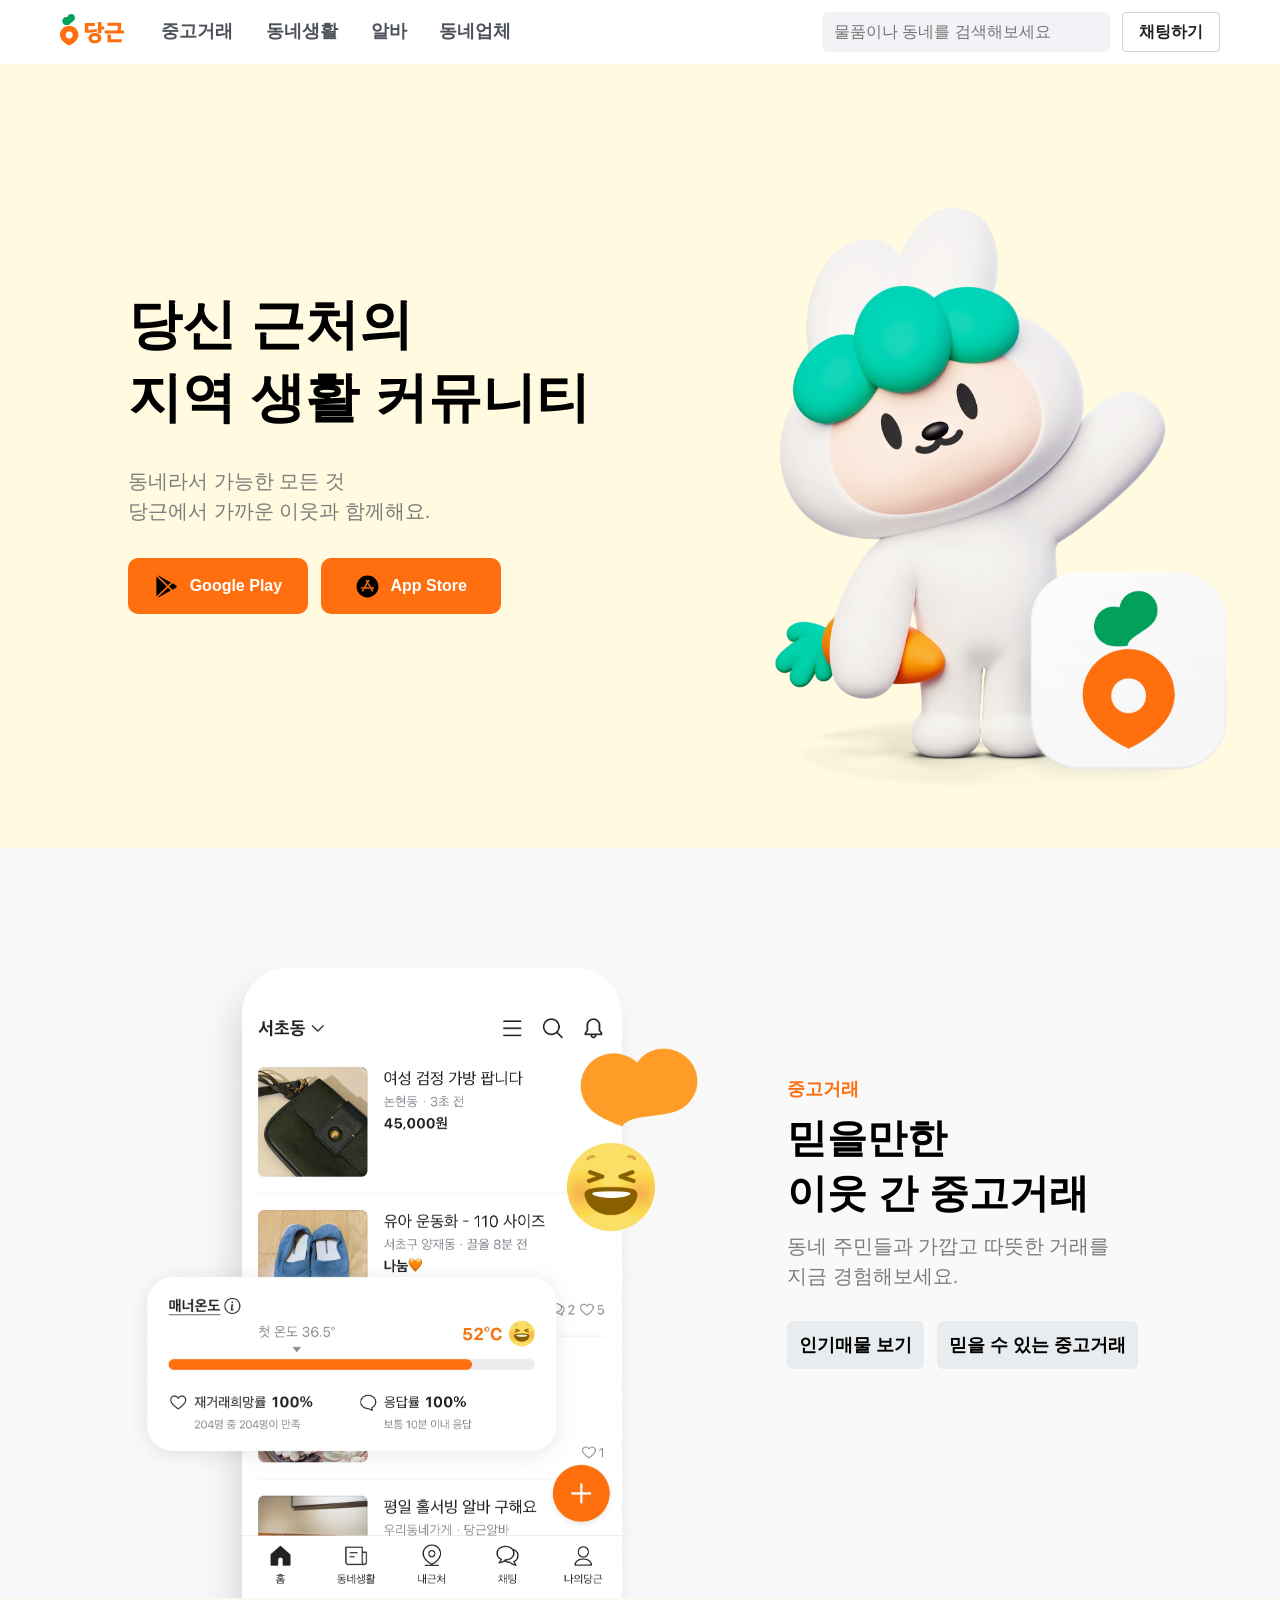
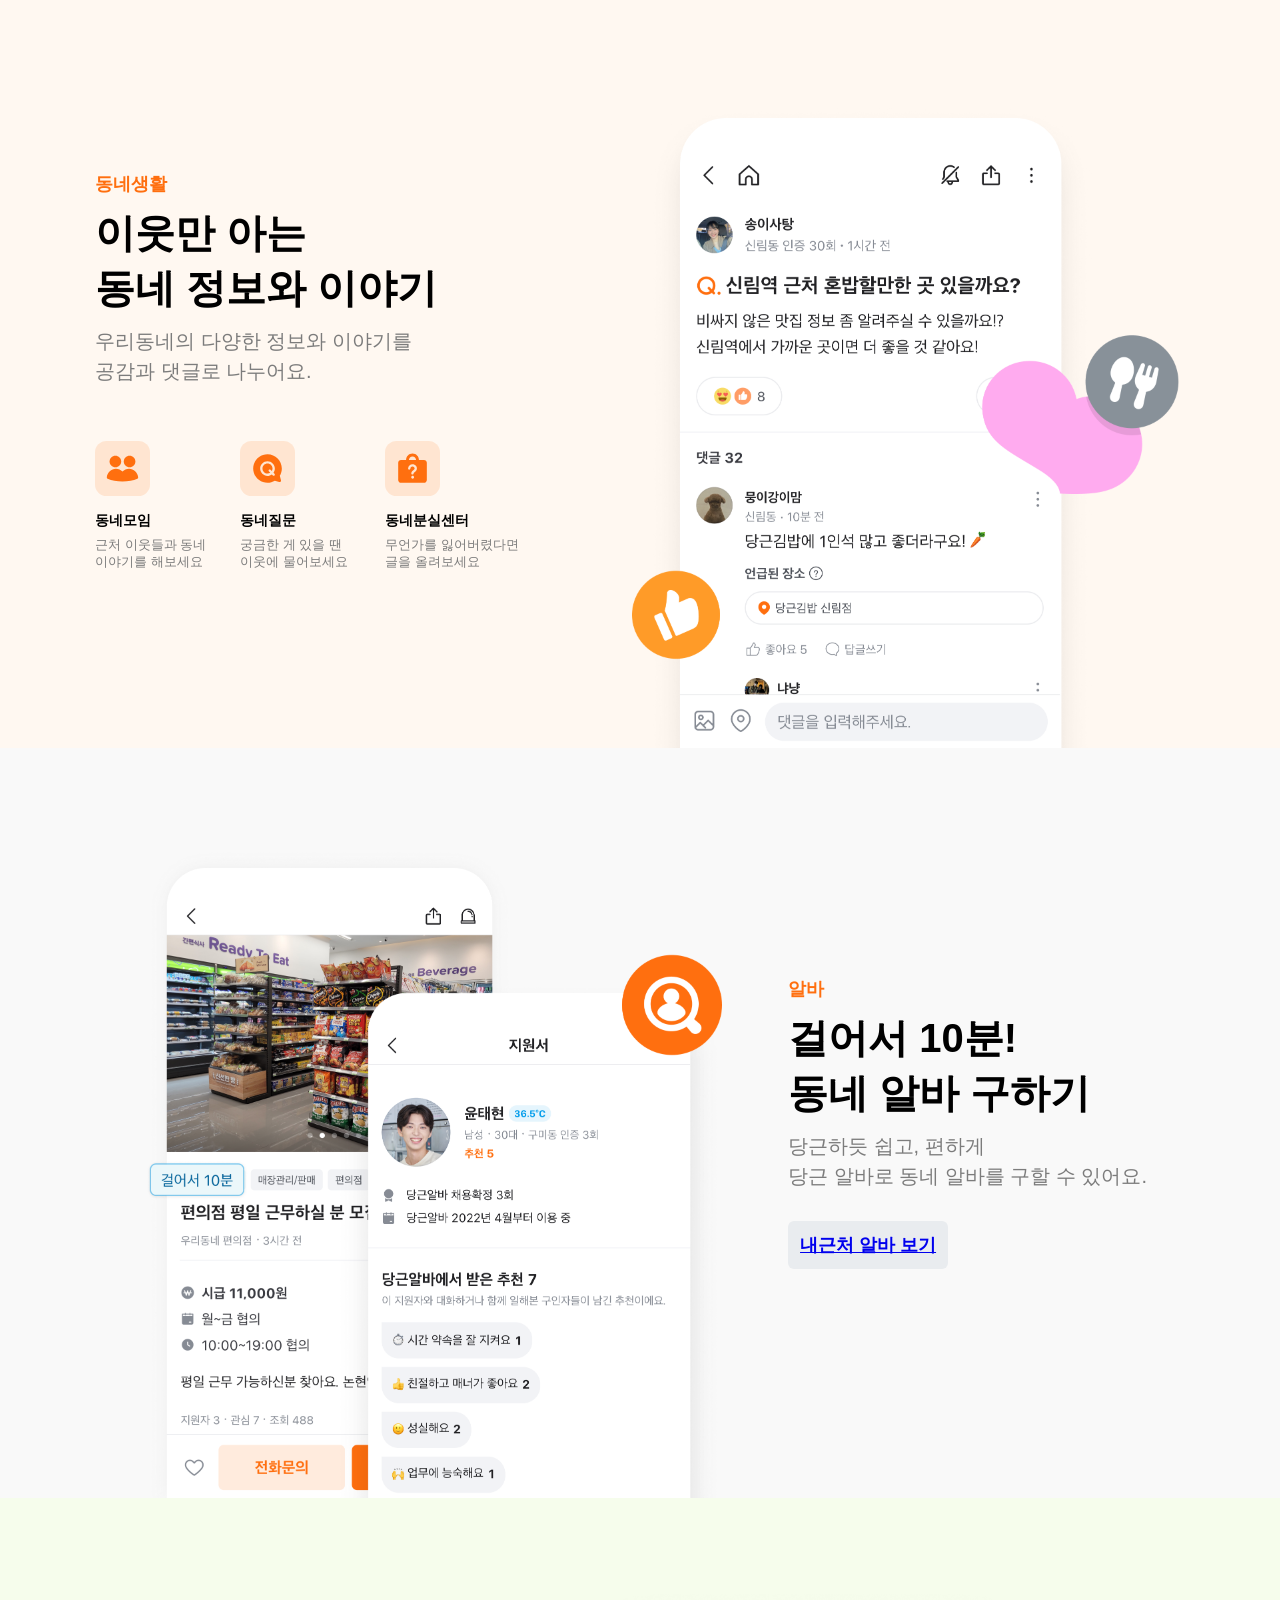
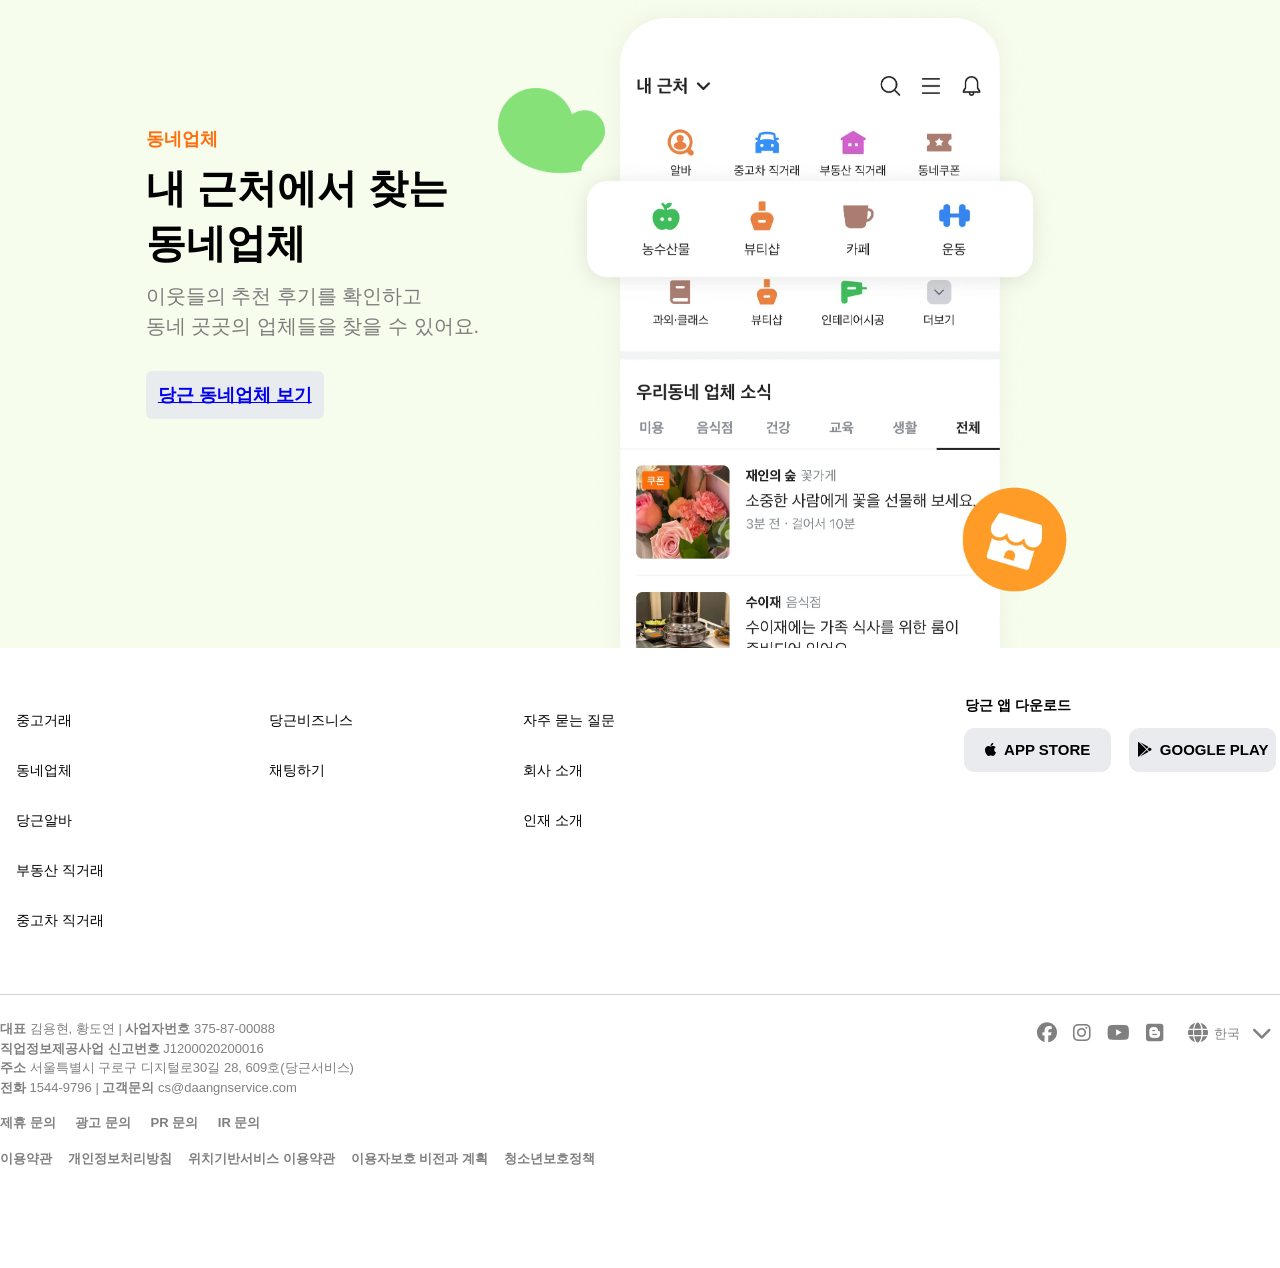
==== commit 32131679: "header edit" ====
--- a/index.html
+++ b/index.html
@@ -1,5 +1,5 @@
 <!doctype html>
-<html lang="en">
+<html lang="ko">
   <head>
     <meta charset="UTF-8" />
     <meta name="viewport" content="width=device-width, initial-scale=1.0" />
@@ -20,507 +20,468 @@
   </head>
 
   <body>
+    <header class="header">
+      <div class="header_line">
+        <a class="header_logo" href="">
+          <svg
+            width="65"
+            height="36"
+            viewBox="0 0 65 36"
+            fill="none"
+            xmlns="http://www.w3.org/2000/svg"
+          >
+            <g clip-path="url(#clip0_47_13130)">
+              <path
+                d="M9.23186 11.6511C4.1335 11.6511 0 15.6932 0 20.7962C0 27.847 9.25838 31.5884 9.23186 31.5783C9.20661 31.5884 18.4637 27.847 18.4637 20.7962C18.4637 15.6969 14.3302 11.6511 9.23186 11.6511ZM9.23186 24.4985C8.54053 24.498 7.86486 24.2924 7.2903 23.9079C6.71573 23.5233 6.26807 22.977 6.00391 22.338C5.73975 21.6991 5.67096 20.9961 5.80623 20.318C5.9415 19.6399 6.27476 19.0171 6.76388 18.5285C7.25299 18.0398 7.87599 17.7072 8.55411 17.5726C9.23223 17.438 9.93502 17.5076 10.5736 17.7725C11.2122 18.0374 11.7579 18.4857 12.1418 19.0608C12.5256 19.6359 12.7304 20.3119 12.7301 21.0034C12.731 21.4632 12.6411 21.9187 12.4656 22.3437C12.2901 22.7687 12.0325 23.1549 11.7075 23.4802C11.3825 23.8055 10.9966 24.0634 10.5718 24.2392C10.1469 24.415 9.69161 24.5053 9.23186 24.5048V24.4985Z"
+                fill="#FF6F0F"
+              ></path>
+              <path
+                d="M11.3103 0C9.15573 0 7.6554 1.50565 7.41923 3.28415C4.54738 2.4909 2.29688 4.67359 2.29688 7.07354C2.29688 8.9114 3.55978 10.3956 5.24324 10.8781C6.60087 11.2659 9.04586 10.9766 9.04586 10.9766C9.03323 10.383 9.58007 9.73118 10.4237 9.13751C12.8232 7.44996 14.6999 6.65419 14.9891 4.35276C15.2922 1.94523 13.5052 0 11.3103 0Z"
+                fill="#00A05B"
+              ></path>
+              <path
+                d="M36.7873 14.8305C34.8374 15.4431 31.4616 15.769 28.2905 15.769V11.9114H34.8399V9.03906H24.7783V18.8208C30.2808 18.8208 35.0849 18.1576 37.1132 17.5298L36.7873 14.8305Z"
+                fill="#FF6F0F"
+              ></path>
+              <path
+                d="M41.4104 7.89453H37.9033V19.1402H41.4104V15.6148H44.2393V12.5467H41.4104V7.89453Z"
+                fill="#FF6F0F"
+              ></path>
+              <path
+                d="M34.8969 19.1138C31.1814 19.1138 28.4561 21.1613 28.4561 24.1663C28.4561 27.1713 31.1839 29.2188 34.8969 29.2188C38.6098 29.2188 41.3377 27.17 41.3377 24.1663C41.3377 21.1626 38.6124 19.1138 34.8969 19.1138ZM34.8969 26.4058C33.2223 26.4058 31.9657 25.6025 31.9657 24.1613C31.9657 22.72 33.2223 21.9179 34.8969 21.9179C36.5715 21.9179 37.8281 22.7213 37.8281 24.1613C37.8281 25.6012 36.5728 26.4058 34.8969 26.4058Z"
+                fill="#FF6F0F"
+              ></path>
+              <path
+                d="M51.0698 20.6055H47.4844V28.2133H61.735V25.202H51.0698V20.6055Z"
+                fill="#FF6F0F"
+              ></path>
+              <path
+                d="M61.2902 8.83301H47.3224V11.8443H57.7692C57.7692 12.5921 57.8046 14.3706 57.4623 16.3916H44.6514V19.5065H64.1002V16.3966H60.6347C61.0995 13.8426 61.2321 11.8519 61.2902 8.83301Z"
+                fill="#FF6F0F"
+              ></path>
+            </g>
+          </svg>
+        </a>
+        <nav class="header_menu">
+          <a class="carrot_list" href="#body_service_title1">중고거래</a>
+          <a class="carrot_list" href="#body_service_title2">동네생활</a>
+          <a class="carrot_list" href="#body_service_title3">알바</a>
+          <a class="carrot_list" href="#body_service_title4">동네업체</a>
+        </nav>
+        <form class="search_box">
+          <input class="search" placeholder="물품이나 동네를 검색해보세요" />
+        </form>
+        <button type="button" id="chat_button">채팅하기</button>
+      </div>
+    </header>
+
+    <section id="header" class="header-container">
+      <div class="header-content">
+        <div class="header-text-box">
+          <h1 class="title">
+            당신 근처의 <br />
+            지역 생활 커뮤니티
+          </h1>
+          <p class="des">
+            동네라서 가능한 모든 것 <br />
+            당근에서 가까운 이웃과 함께해요.
+          </p>
+        </div>
+
+        <div class="buttons">
+          <a target="_blank" class="button" href="#">
+            <img
+              class="button-img"
+              alt="Google Play"
+              src="./images/playstore-logo.svg"
+            />
+            <span class="button-text">Google Play</span>
+          </a>
+          <a target="_blank" class="button" href="#">
+            <img
+              class="button-img"
+              alt="App store"
+              src="./images/appstore-logo.svg"
+            />
+            <span class="button-text">App Store</span>
+          </a>
+        </div>
+
+        <div class="main-image-container">
+          <picture>
+            <source srcset="./images/image1__.webp" type="image/webp" />
+            <img
+              class="main-image-file"
+              src="./images/image1__.png"
+              alt="당근 메인 이미지"
+            />
+          </picture>
+        </div>
+      </div>
+    </section>
+
     <main>
-      <header>
-        <!doctype html>
-        <html lang="en">
-          <head>
-            <meta charset="UTF-8" />
-            <meta
-              name="viewport"
-              content="width=device-width, initial-scale=1.0"
-            />
-            <title>당신 근처의 당근</title>
-            <link
-              rel="icon"
-              type="image/x-icon"
-              href="https://d1unjqcospf8gs.cloudfront.net/favicon_rebrand.ico"
-            />
-            <link
-              rel="stylesheet"
-              href="https://cdnjs.cloudflare.com/ajax/libs/font-awesome/6.5.1/css/all.min.css"
-              integrity="sha512-DTOQO9RWCH3ppGqcWaEA1BIZOC6xxalwEsw9c2QQeAIftl+Vegovlnee1c9QX4TctnWMn13TZye+giMm8e2LwA=="
-              crossorigin="anonymous"
-              referrerpolicy="no-referrer"
-            />
-            <link rel="stylesheet" href="carrot.css" />
-          </head>
-
-          <body>
-            <main class="main-container">
-              <header class="header">
-                <div class="header_line">
-                  <a class="header_logo" href="">
-                    <svg
-                      width="65"
-                      height="36"
-                      viewBox="0 0 65 36"
-                      fill="none"
-                      xmlns="http://www.w3.org/2000/svg"
-                    >
-                      <g clip-path="url(#clip0_47_13130)">
-                        <path
-                          d="M9.23186 11.6511C4.1335 11.6511 0 15.6932 0 20.7962C0 27.847 9.25838 31.5884 9.23186 31.5783C9.20661 31.5884 18.4637 27.847 18.4637 20.7962C18.4637 15.6969 14.3302 11.6511 9.23186 11.6511ZM9.23186 24.4985C8.54053 24.498 7.86486 24.2924 7.2903 23.9079C6.71573 23.5233 6.26807 22.977 6.00391 22.338C5.73975 21.6991 5.67096 20.9961 5.80623 20.318C5.9415 19.6399 6.27476 19.0171 6.76388 18.5285C7.25299 18.0398 7.87599 17.7072 8.55411 17.5726C9.23223 17.438 9.93502 17.5076 10.5736 17.7725C11.2122 18.0374 11.7579 18.4857 12.1418 19.0608C12.5256 19.6359 12.7304 20.3119 12.7301 21.0034C12.731 21.4632 12.6411 21.9187 12.4656 22.3437C12.2901 22.7687 12.0325 23.1549 11.7075 23.4802C11.3825 23.8055 10.9966 24.0634 10.5718 24.2392C10.1469 24.415 9.69161 24.5053 9.23186 24.5048V24.4985Z"
-                          fill="#FF6F0F"
-                        ></path>
-                        <path
-                          d="M11.3103 0C9.15573 0 7.6554 1.50565 7.41923 3.28415C4.54738 2.4909 2.29688 4.67359 2.29688 7.07354C2.29688 8.9114 3.55978 10.3956 5.24324 10.8781C6.60087 11.2659 9.04586 10.9766 9.04586 10.9766C9.03323 10.383 9.58007 9.73118 10.4237 9.13751C12.8232 7.44996 14.6999 6.65419 14.9891 4.35276C15.2922 1.94523 13.5052 0 11.3103 0Z"
-                          fill="#00A05B"
-                        ></path>
-                        <path
-                          d="M36.7873 14.8305C34.8374 15.4431 31.4616 15.769 28.2905 15.769V11.9114H34.8399V9.03906H24.7783V18.8208C30.2808 18.8208 35.0849 18.1576 37.1132 17.5298L36.7873 14.8305Z"
-                          fill="#FF6F0F"
-                        ></path>
-                        <path
-                          d="M41.4104 7.89453H37.9033V19.1402H41.4104V15.6148H44.2393V12.5467H41.4104V7.89453Z"
-                          fill="#FF6F0F"
-                        ></path>
-                        <path
-                          d="M34.8969 19.1138C31.1814 19.1138 28.4561 21.1613 28.4561 24.1663C28.4561 27.1713 31.1839 29.2188 34.8969 29.2188C38.6098 29.2188 41.3377 27.17 41.3377 24.1663C41.3377 21.1626 38.6124 19.1138 34.8969 19.1138ZM34.8969 26.4058C33.2223 26.4058 31.9657 25.6025 31.9657 24.1613C31.9657 22.72 33.2223 21.9179 34.8969 21.9179C36.5715 21.9179 37.8281 22.7213 37.8281 24.1613C37.8281 25.6012 36.5728 26.4058 34.8969 26.4058Z"
-                          fill="#FF6F0F"
-                        ></path>
-                        <path
-                          d="M51.0698 20.6055H47.4844V28.2133H61.735V25.202H51.0698V20.6055Z"
-                          fill="#FF6F0F"
-                        ></path>
-                        <path
-                          d="M61.2902 8.83301H47.3224V11.8443H57.7692C57.7692 12.5921 57.8046 14.3706 57.4623 16.3916H44.6514V19.5065H64.1002V16.3966H60.6347C61.0995 13.8426 61.2321 11.8519 61.2902 8.83301Z"
-                          fill="#FF6F0F"
-                        ></path>
-                      </g></svg
-                  ></a>
-                  <nav class="header_menu">
-                    <a class="carrot_list">중고거래</a>
-                    <a class="carrot_list">동네업체</a>
-                    <a class="carrot_list">알바</a>
-                    <a class="carrot_list">부동산 직거래</a>
-                    <a class="carrot_list">중고차 직거래</a>
-                  </nav>
-                  <form class="search_box">
-                    <input
-                      class="search"
-                      placeholder="물품이나 동네를 검색해보세요"
-                    />
-                  </form>
-                  <button type="button" id="chat_button">채팅하기</button>
-                </div>
-              </header>
-              <section id="header" class="header-container">
-                <div class="header-content">
-                  <div class="header-text-box">
-                    <h1 class="title" id="first-title">
-                      당신 근처의 <br />
-                      지역 생활 커뮤니티
-                    </h1>
-                    <p class="des" id="first-des">
-                      동네라서 가능한 모든 것 <br />
-                      당근에서 가까운 이웃과 함께해요.
-                    </p>
-                  </div>
-
-                  <div class="buttons">
-                    <a target="_blank" class="button" href="#">
-                      <img
-                        class="button-img"
-                        alt="Google Play"
-                        src="./images/playstore-logo.svg"
-                      />
-                      <span class="button-text">Google Play</span>
-                    </a>
-                    <a target="_blank" class="button" href="#">
-                      <img
-                        class="button-img"
-                        alt="App store"
-                        src="./images/appstore-logo.svg"
-                      />
-                      <span class="button-text">App Store</span>
-                    </a>
-                  </div>
-
-                  <div class="main-image-container">
-                    <img
-                      srcset="./images/image1__.webp"
-                      class="main-image-file"
-                      src="./images/image1__.png"
-                      alt="당근 메인 이미지"
-                    />
-                  </div>
-                </div>
-              </section>
-              <!--body-->
-              <script src="./carrot.js"></script>
-            </main>
-          </body>
-        </html>
-      </header>
-      <main>
-        <section class="body_main_section" style="background-color: #f9f9f9">
-          <div class="body_home_main_section">
-            <div class="body_main_image">
-              <img
-                class="body_main_image"
-                src="./images/main_image_1.webp"
-                alt="중고거래 사진"
-              />
-            </div>
-            <div>
-              <p class="body_service_title">중고거래</p>
-              <h1 class="body_main_title">
-                믿을만한
-                <br />
-                이웃 간 중고거래
-              </h1>
-              <p class="body_service_comment">
-                동네 주민들과 가깝고 따뜻한 거래를
-                <br />
-                지금 경험해보세요.
-              </p>
-              <div class="body_main_buttons">
-                <a class="body_main_button">인기매물 보기 </a>
-                <a class="body_main_button">믿을 수 있는 중고거래 </a>
+      <section class="body_main_section" style="background-color: #f9f9f9">
+        <div class="body_home_main_section">
+          <div class="body_main_image">
+            <img
+              class="body_main_image"
+              src="./images/main_image_1.webp"
+              alt="중고거래 사진"
+            />
+          </div>
+          <div id="body_service_title1">
+            <p class="body_service_title">중고거래</p>
+            <h1 class="body_main_title">
+              믿을만한
+              <br />
+              이웃 간 중고거래
+            </h1>
+            <p class="body_service_comment">
+              동네 주민들과 가깝고 따뜻한 거래를
+              <br />
+              지금 경험해보세요.
+            </p>
+            <div class="body_main_buttons">
+              <a class="body_main_button">인기매물 보기 </a>
+              <a class="body_main_button">믿을 수 있는 중고거래 </a>
+            </div>
+          </div>
+        </div>
+      </section>
+
+      <section class="body_main_section" style="background-color: #fff8f1">
+        <div class="body_home_main_section body_main_reverse">
+          <div class="body_main_image">
+            <img
+              class="body_main_image"
+              src="./images/main_image_2.webp"
+              alt="동네생활 사진"
+            />
+          </div>
+          <div id="body_service_title2">
+            <p class="body_service_title">동네생활</p>
+            <h1 class="body_main_title">
+              이웃만 아는
+              <br />
+              동네 정보와 이야기
+            </h1>
+            <p class="body_service_comment">
+              우리동네의 다양한 정보와 이야기를
+              <br />
+              공감과 댓글로 나누어요.
+            </p>
+            <ul class="body_main_story_list">
+              <li class="body_main_story_list_item">
+                <div class="body_story_list_image">
+                  <img
+                    class="body_story_list_image"
+                    src="./images/b_list_image_1.svg"
+                    alt="동네모임"
+                  />
+                </div>
+                <div class="body_story_title">동네모임</div>
+                <div class="body_story_comment">
+                  근처 이웃들과 동네
+                  <br />
+                  이야기를 해보세요
+                </div>
+              </li>
+
+              <li class="body_main_story_list_item">
+                <div class="body_story_list_image">
+                  <img
+                    class="body_story_list_image"
+                    src="./images/b_list_image_2.svg"
+                    alt="동네모임"
+                  />
+                </div>
+                <div class="body_story_title">동네질문</div>
+                <div class="body_story_comment">
+                  궁금한 게 있을 땐
+                  <br />
+                  이웃에 물어보세요
+                </div>
+              </li>
+
+              <li class="body_main_story_list_item">
+                <div class="body_story_list_image">
+                  <img
+                    class="body_story_list_image"
+                    src="./images/b_list_image_3.svg"
+                    alt="동네모임"
+                  />
+                </div>
+                <div class="body_story_title">동네분실센터</div>
+                <div class="body_story_comment">
+                  무언가를 잃어버렸다면
+                  <br />
+                  글을 올려보세요
+                </div>
+              </li>
+            </ul>
+          </div>
+        </div>
+      </section>
+
+      <section class="body_main_section" style="background-color: #f9f9f9">
+        <div class="body_home_main_section">
+          <div class="body_main_image">
+            <img
+              class="body_main_image"
+              src="./images/main_image_3.webp"
+              alt="알바 사진"
+            />
+          </div>
+          <div id="body_service_title3">
+            <p class="body_service_title">알바</p>
+            <h1 class="body_main_title">
+              걸어서 10분!
+              <br />
+              동네 알바 구하기
+            </h1>
+            <p class="body_service_comment">
+              당근하듯 쉽고, 편하게
+              <br />
+              당근 알바로 동네 알바를 구할 수 있어요.
+            </p>
+            <div class="body_main_buttons">
+              <a
+                class="body_main_button"
+                href="https://www.daangn.com/kr/jobs/about/"
+                >내근처 알바 보기</a
+              >
+            </div>
+          </div>
+        </div>
+      </section>
+
+      <section class="body_main_section" style="background-color: #f6fdec">
+        <div class="body_home_main_section body_main_reverse">
+          <div class="body_main_image">
+            <img
+              class="body_main_image"
+              src="./images/main_image_4.webp"
+              alt="동네업체 사진"
+            />
+          </div>
+          <div id="body_service_title4">
+            <p class="body_service_title">동네업체</p>
+            <h1 class="body_main_title">
+              내 근처에서 찾는
+              <br />
+              동네업체
+            </h1>
+            <p class="body_service_comment">
+              이웃들의 추천 후기를 확인하고
+              <br />
+              동네 곳곳의 업체들을 찾을 수 있어요.
+            </p>
+            <div class="body_main_buttons">
+              <a
+                class="body_main_button"
+                href="https://www.daangn.com/kr/local-profile/s/?in=%EC%9D%B8%ED%97%8C%EB%8F%99-349"
+                >당근 동네업체 보기</a
+              >
+            </div>
+          </div>
+        </div>
+      </section>
+    </main>
+
+    <footer id="footer_root">
+      <div class="footer_body">
+        <section class="footer_section1">
+          <section class="footer_download">
+            <div class="footer_download_text">당근 앱 다운로드</div>
+            <div class="footer_download_buttons">
+              <a
+                class="footer_download_button"
+                target="_blank"
+                href="https://daangn.onelink.me/oWdR/duyc3blt?afdp=karrot://open?from=website&deep_link_value=karrot://open?from=website"
+              >
+                <div>
+                  <i class="fa-brands fa-apple"></i>&nbsp;&nbsp;
+                  <span>APP STORE</span>
+                </div>
+              </a>
+              <a
+                class="footer_download_button ml"
+                target="_blank"
+                href="https://daangn.onelink.me/oWdR/duyc3blt?afdp=karrot://open?from=website&deep_link_value=karrot://open?from=website"
+              >
+                <div>
+                  <i class="fa-brands fa-google-play"></i>&nbsp;&nbsp;
+                  <span>GOOGLE PLAY</span>
+                </div>
+              </a>
+            </div>
+          </section>
+          <nav class="footer_menus">
+            <ul class="footer_menus_row">
+              <li class="footer_menus_item">
+                <a target="_blank" href="https://www.daangn.com/fleamarket/"
+                  >중고거래</a
+                >
+              </li>
+              <li class="footer_menus_item">
+                <a
+                  target="_blank"
+                  href="https://www.daangn.com/kr/nearby-stores/"
+                  >동네업체</a
+                >
+              </li>
+              <li class="footer_menus_item">
+                <a target="_blank" href="https://www.daangn.com/kr/jobs/"
+                  >당근알바</a
+                >
+              </li>
+              <li class="footer_menus_item">
+                <a target="_blank" href="https://www.daangn.com/kr/realty/"
+                  >부동산 직거래</a
+                >
+              </li>
+              <li class="footer_menus_item">
+                <a target="_blank" href="https://www.daangn.com/kr/car/"
+                  >중고차 직거래</a
+                >
+              </li>
+            </ul>
+            <ul class="footer_menus_row">
+              <li class="footer_menus_item">
+                <a target="_blank" href="https://business.daangn.com"
+                  >당근비즈니스</a
+                >
+              </li>
+              <li class="footer_menus_item">
+                <a target="_blank" href="https://chat.daangn.com/onboarding"
+                  >채팅하기</a
+                >
+              </li>
+            </ul>
+            <ul class="footer_menus_row">
+              <li class="footer_menus_item">
+                <a target="_blank" href="https://cs.kr.karrotmarket.com/wv/faqs"
+                  >자주 묻는 질문</a
+                >
+              </li>
+              <li class="footer_menus_item">
+                <a target="_blank" href="https://about.daangn.com">회사 소개</a>
+              </li>
+              <li class="footer_menus_item">
+                <a target="_blank" href="https://about.daangn.com/jobs"
+                  >인재 소개</a
+                >
+              </li>
+            </ul>
+          </nav>
+        </section>
+        <section class="footer_section2">
+          <section class="footer_info">
+            <section class="footer_detailed">
+              <div>
+                <span
+                  ><b>대표</b> 김용현, 황도연 |
+                  <b>사업자번호</b> 375-87-00088</span
+                >
               </div>
-            </div>
-          </div>
-        </section>
-
-        <section class="body_main_section" style="background-color: #fff8f1">
-          <div class="body_home_main_section body_main_reverse">
-            <div class="body_main_image">
-              <img
-                class="body_main_image"
-                src="./images/main_image_2.webp"
-                alt="동네생활 사진"
-              />
-            </div>
-            <div>
-              <p class="body_service_title">동네생활</p>
-              <h1 class="body_main_title">
-                이웃만 아는
-                <br />
-                동네 정보와 이야기
-              </h1>
-              <p class="body_service_comment">
-                우리동네의 다양한 정보와 이야기를
-                <br />
-                공감과 댓글로 나누어요.
-              </p>
-              <ul class="body_main_story_list">
-                <li class="body_main_story_list_item">
-                  <div class="body_story_list_image">
-                    <img
-                      class="body_story_list_image"
-                      src="./images/b_list_image_1.svg"
-                      alt="동네모임"
-                    />
-                  </div>
-                  <div class="body_story_title">동네모임</div>
-                  <div class="body_story_comment">
-                    근처 이웃들과 동네
-                    <br />
-                    이야기를 해보세요
-                  </div>
-                </li>
-
-                <li class="body_main_story_list_item">
-                  <div class="body_story_list_image">
-                    <img
-                      class="body_story_list_image"
-                      src="./images/b_list_image_2.svg"
-                      alt="동네모임"
-                    />
-                  </div>
-                  <div class="body_story_title">동네질문</div>
-                  <div class="body_story_comment">
-                    궁금한 게 있을 땐
-                    <br />
-                    이웃에 물어보세요
-                  </div>
-                </li>
-
-                <li class="body_main_story_list_item">
-                  <div class="body_story_list_image">
-                    <img
-                      class="body_story_list_image"
-                      src="./images/b_list_image_3.svg"
-                      alt="동네모임"
-                    />
-                  </div>
-                  <div class="body_story_title">동네분실센터</div>
-                  <div class="body_story_comment">
-                    무언가를 잃어버렸다면
-                    <br />
-                    글을 올려보세요
-                  </div>
-                </li>
-              </ul>
-            </div>
-          </div>
-        </section>
-
-        <section class="body_main_section" style="background-color: #f9f9f9">
-          <div class="body_home_main_section">
-            <div class="body_main_image">
-              <img
-                class="body_main_image"
-                src="./images/main_image_3.webp"
-                alt="알바 사진"
-              />
-            </div>
-            <div>
-              <p class="body_service_title">알바</p>
-              <h1 class="body_main_title">
-                걸어서 10분!
-                <br />
-                동네 알바 구하기
-              </h1>
-              <p class="body_service_comment">
-                당근하듯 쉽고, 편하게
-                <br />
-                당근 알바로 동네 알바를 구할 수 있어요.
-              </p>
-              <div class="body_main_buttons">
-                <a
-                  class="body_main_button"
-                  href="https://www.daangn.com/kr/jobs/about/"
-                  >내근처 알바 보기</a
-                >
+              <div>
+                <span><b>직업정보제공사업 신고번호</b> J1200020200016</span>
               </div>
-            </div>
-          </div>
-        </section>
-
-        <section class="body_main_section" style="background-color: #f6fdec">
-          <div class="body_home_main_section body_main_reverse">
-            <div class="body_main_image">
-              <img
-                class="body_main_image"
-                src="./images/main_image_4.webp"
-                alt="동네업체 사진"
-              />
-            </div>
-            <div>
-              <p class="body_service_title">동네업체</p>
-              <h1 class="body_main_title">
-                내 근처에서 찾는
-                <br />
-                동네업체
-              </h1>
-              <p class="body_service_comment">
-                이웃들의 추천 후기를 확인하고
-                <br />
-                동네 곳곳의 업체들을 찾을 수 있어요.
-              </p>
-              <div class="body_main_buttons">
-                <a
-                  class="body_main_button"
-                  href="https://www.daangn.com/kr/local-profile/s/?in=%EC%9D%B8%ED%97%8C%EB%8F%99-349"
-                  >당근 동네업체 보기</a
+              <div>
+                <span
+                  ><b>주소</b> 서울특별시 구로구 디지털로30길 28,
+                  609호(당근서비스)</span
                 >
               </div>
-            </div>
-          </div>
-        </section>
-      </main>
-      <footer id="footer_root">
-        <div class="footer_body">
-          <section class="footer_section1">
-            <section class="footer_download">
-              <div class="footer_download_text">당근 앱 다운로드</div>
-              <div class="footer_download_buttons">
-                <a
-                  class="footer_download_button"
-                  target="_blank"
-                  href="https://daangn.onelink.me/oWdR/duyc3blt?afdp=karrot://open?from=website&deep_link_value=karrot://open?from=website"
-                >
-                  <div>
-                    <i class="fa-brands fa-apple"></i>&nbsp;&nbsp;
-                    <span>APP STORE</span>
-                  </div>
-                </a>
-                <a
-                  class="footer_download_button ml"
-                  target="_blank"
-                  href="https://daangn.onelink.me/oWdR/duyc3blt?afdp=karrot://open?from=website&deep_link_value=karrot://open?from=website"
-                >
-                  <div>
-                    <i class="fa-brands fa-google-play"></i>&nbsp;&nbsp;
-                    <span>GOOGLE PLAY</span>
-                  </div>
-                </a>
+              <div>
+                <span
+                  ><b>전화</b> 1544-9796 |
+                  <b>고객문의</b> cs@daangnservice.com</span
+                >
               </div>
             </section>
-            <nav class="footer_menus">
-              <ul class="footer_menus_row">
-                <li class="footer_menus_item">
-                  <a target="_blank" href="https://www.daangn.com/fleamarket/"
-                    >중고거래</a
-                  >
-                </li>
-                <li class="footer_menus_item">
-                  <a
-                    target="_blank"
-                    href="https://www.daangn.com/kr/nearby-stores/"
-                    >동네업체</a
-                  >
-                </li>
-                <li class="footer_menus_item">
-                  <a target="_blank" href="https://www.daangn.com/kr/jobs/"
-                    >당근알바</a
-                  >
-                </li>
-                <li class="footer_menus_item">
-                  <a target="_blank" href="https://www.daangn.com/kr/realty/"
-                    >부동산 직거래</a
-                  >
-                </li>
-                <li class="footer_menus_item">
-                  <a target="_blank" href="https://www.daangn.com/kr/car/"
-                    >중고차 직거래</a
-                  >
-                </li>
-              </ul>
-              <ul class="footer_menus_row">
-                <li class="footer_menus_item">
-                  <a target="_blank" href="https://business.daangn.com"
-                    >당근비즈니스</a
-                  >
-                </li>
-                <li class="footer_menus_item">
-                  <a target="_blank" href="https://chat.daangn.com/onboarding"
-                    >채팅하기</a
-                  >
-                </li>
-              </ul>
-              <ul class="footer_menus_row">
-                <li class="footer_menus_item">
-                  <a
-                    target="_blank"
-                    href="https://cs.kr.karrotmarket.com/wv/faqs"
-                    >자주 묻는 질문</a
-                  >
-                </li>
-                <li class="footer_menus_item">
-                  <a target="_blank" href="https://about.daangn.com"
-                    >회사 소개</a
-                  >
-                </li>
-                <li class="footer_menus_item">
-                  <a target="_blank" href="https://about.daangn.com/jobs"
-                    >인재 소개</a
-                  >
-                </li>
-              </ul>
-            </nav>
-          </section>
-          <section class="footer_section2">
-            <section class="footer_info">
-              <section class="footer_detailed">
-                <div>
-                  <span
-                    ><b>대표</b> 김용현, 황도연 |
-                    <b>사업자번호</b> 375-87-00088</span
-                  >
-                </div>
-                <div>
-                  <span><b>직업정보제공사업 신고번호</b> J1200020200016</span>
-                </div>
-                <div>
-                  <span
-                    ><b>주소</b> 서울특별시 구로구 디지털로30길 28,
-                    609호(당근서비스)</span
-                  >
-                </div>
-                <div>
-                  <span
-                    ><b>전화</b> 1544-9796 |
-                    <b>고객문의</b> cs@daangnservice.com</span
-                  >
-                </div>
-              </section>
-              <section class="footer_requests">
-                <a target="_blank" href="mailto:contact@daangn.com"
-                  >제휴 문의</a
-                >
-                <a target="_blank" href="mailto:ad@daangn.com">광고 문의</a>
-                <a target="_blank" href="mailto:pr@daangn.com">PR 문의</a>
-                <a target="_blank" href="mailto:ir@daangn.com">IR 문의</a>
-              </section>
-            </section>
-            <section class="footer_icons">
-              <a
-                class="footer_icon"
-                target="_blank"
-                aria-label="facebook"
-                href="https://www.facebook.com/daangn"
-              >
-                <i class="fa-brands fa-facebook"></i>
-              </a>
-              <a
-                class="footer_icon"
-                target="_blank"
-                aria-label="instagram"
-                href="https://www.instagram.com/daangnmarket/"
-              >
-                <i class="fa-brands fa-instagram"></i>
-              </a>
-              <a
-                class="footer_icon"
-                target="_blank"
-                aria-label="youtube"
-                href="https://www.youtube.com/channel/UC8tsBsQBuF7QybxgLmStihA"
-              >
-                <i class="fa-brands fa-youtube"></i>
-              </a>
-              <a
-                class="footer_icon"
-                target="_blank"
-                aria-label="blog"
-                href="https://blog.naver.com/daangn"
-              >
-                <i class="fa-brands fa-blogger"></i>
-              </a>
-              <div class="footer_language">
-                <i class="fa-solid fa-globe"></i>
-                <select>
-                  <option value="kr" selected>한국</option>
-                  <option value="https://uk.karrotmarket.com">영국</option>
-                  <option value="https://ca.karrotmarket.com">캐나다</option>
-                  <option value="https://us.karrotmarket.com">미국</option>
-                  <option value="https://jp.karrotmarket.com">일본</option>
-                </select>
-                <i class="fa-solid fa-chevron-down"></i>
-              </div>
-            </section>
-            <section class="footer_rules">
-              <div class="footer_rule">
-                <a target="_blank" href="https://www.daangn.com/policy/terms"
-                  >이용약관</a
-                >
-              </div>
-              <div class="footer_rule">
-                <a target="_blank" href="https://privacy.daangn.com/"
-                  >개인정보처리방침</a
-                >
-              </div>
-              <div class="footer_rule">
-                <a target="_blank" href="https://www.daangn.com/policy/location"
-                  >위치기반서비스 이용약관</a
-                >
-              </div>
-              <div class="footer_rule">
-                <a target="_blank" href="https://www.daangn.com/wv/faqs/3994"
-                  >이용자보호 비전과 계획</a
-                >
-              </div>
-              <div class="footer_rule">
-                <a target="_blank" href="https://www.daangn.com/wv/faqs/9010"
-                  >청소년보호정책</a
-                >
-              </div>
+            <section class="footer_requests">
+              <a target="_blank" href="mailto:contact@daangn.com">제휴 문의</a>
+              <a target="_blank" href="mailto:ad@daangn.com">광고 문의</a>
+              <a target="_blank" href="mailto:pr@daangn.com">PR 문의</a>
+              <a target="_blank" href="mailto:ir@daangn.com">IR 문의</a>
             </section>
           </section>
-        </div>
-      </footer>
-    </main>
+          <section class="footer_icons">
+            <a
+              class="footer_icon"
+              target="_blank"
+              aria-label="facebook"
+              href="https://www.facebook.com/daangn"
+            >
+              <i class="fa-brands fa-facebook"></i>
+            </a>
+            <a
+              class="footer_icon"
+              target="_blank"
+              aria-label="instagram"
+              href="https://www.instagram.com/daangnmarket/"
+            >
+              <i class="fa-brands fa-instagram"></i>
+            </a>
+            <a
+              class="footer_icon"
+              target="_blank"
+              aria-label="youtube"
+              href="https://www.youtube.com/channel/UC8tsBsQBuF7QybxgLmStihA"
+            >
+              <i class="fa-brands fa-youtube"></i>
+            </a>
+            <a
+              class="footer_icon"
+              target="_blank"
+              aria-label="blog"
+              href="https://blog.naver.com/daangn"
+            >
+              <i class="fa-brands fa-blogger"></i>
+            </a>
+            <div class="footer_language">
+              <i class="fa-solid fa-globe"></i>
+              <select>
+                <option value="kr" selected>한국</option>
+                <option value="https://uk.karrotmarket.com">영국</option>
+                <option value="https://ca.karrotmarket.com">캐나다</option>
+                <option value="https://us.karrotmarket.com">미국</option>
+                <option value="https://jp.karrotmarket.com">일본</option>
+              </select>
+              <i class="fa-solid fa-chevron-down"></i>
+            </div>
+          </section>
+          <section class="footer_rules">
+            <div class="footer_rule">
+              <a target="_blank" href="https://www.daangn.com/policy/terms"
+                >이용약관</a
+              >
+            </div>
+            <div class="footer_rule">
+              <a target="_blank" href="https://privacy.daangn.com/"
+                >개인정보처리방침</a
+              >
+            </div>
+            <div class="footer_rule">
+              <a target="_blank" href="https://www.daangn.com/policy/location"
+                >위치기반서비스 이용약관</a
+              >
+            </div>
+            <div class="footer_rule">
+              <a target="_blank" href="https://www.daangn.com/wv/faqs/3994"
+                >이용자보호 비전과 계획</a
+              >
+            </div>
+            <div class="footer_rule">
+              <a target="_blank" href="https://www.daangn.com/wv/faqs/9010"
+                >청소년보호정책</a
+              >
+            </div>
+          </section>
+        </section>
+      </div>
+    </footer>
   </body>
 </html>
